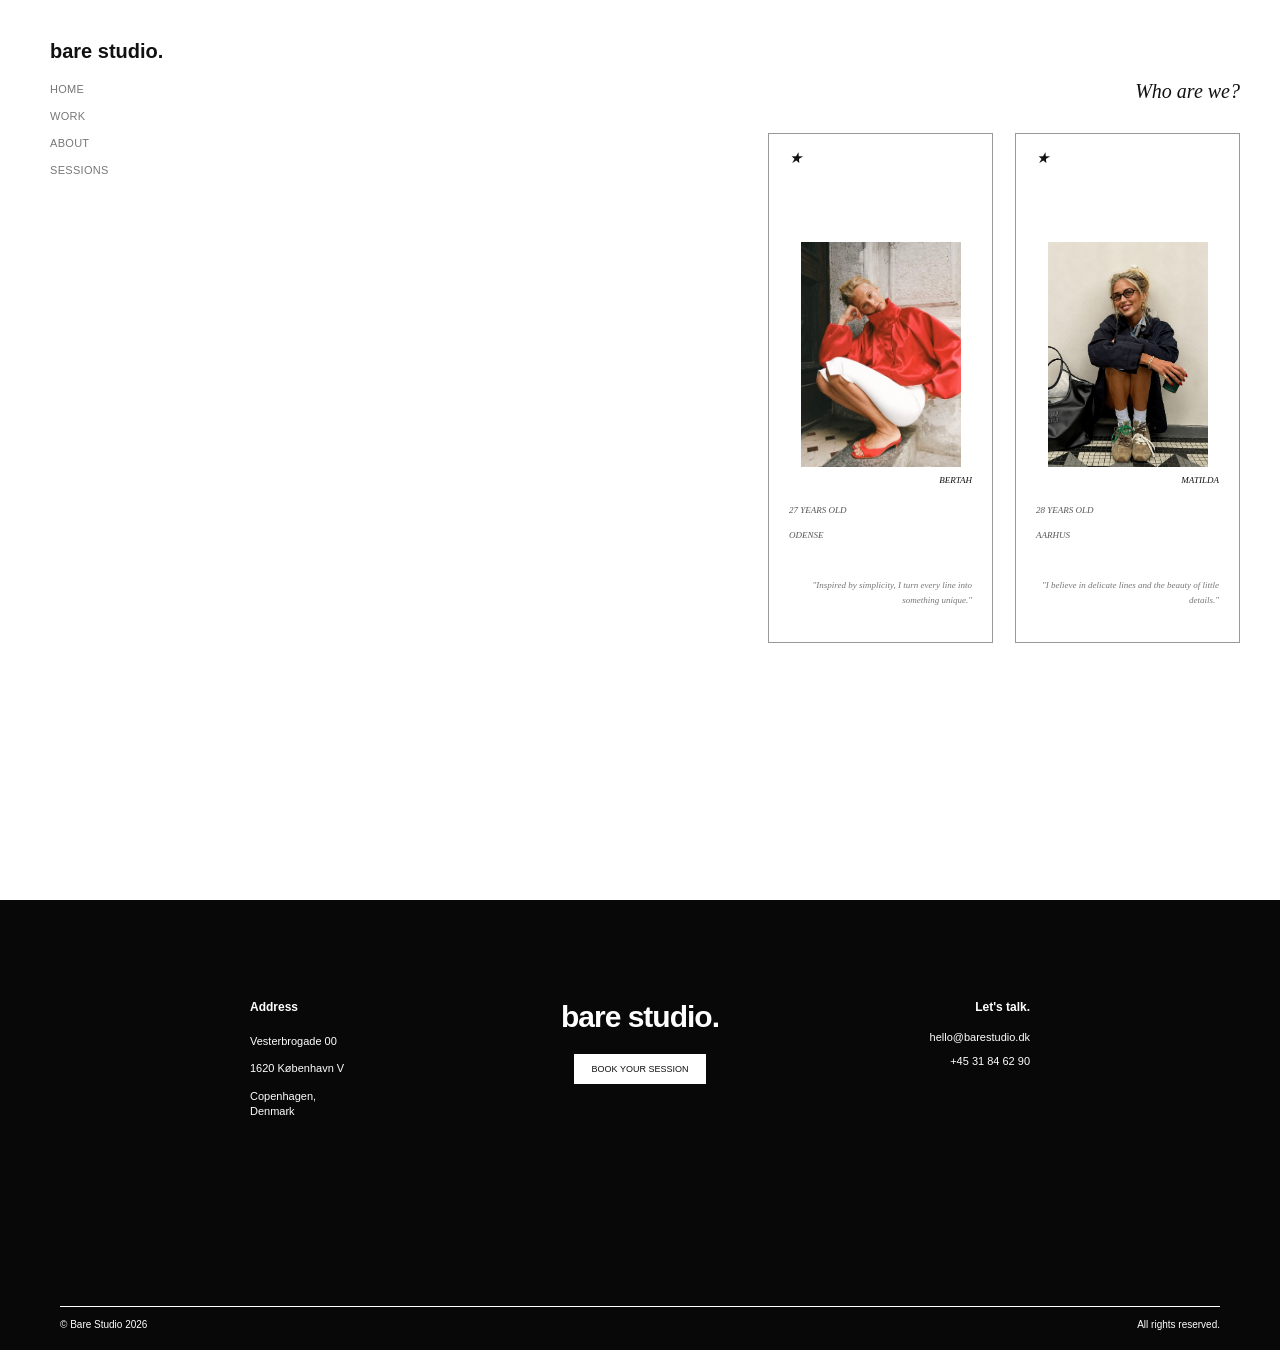
==== about.html @ 1bb5c6fc "Fotos Home + cambio de tipo en about" ====
<!DOCTYPE html>
<html lang="en">


<head>

    <meta charset="UTF-8">
    <meta name="viwport" content="widht=device-width, initial-scale=1.0">

    <title>bare studio.</title>

    <meta name="description" content="bare studio. Fine Line Tattoo studio in Copenhage.">

    <link rel="stylesheet" href="css/style.css">
</head>

<body>

    <!--HEADER / MENÚ-->
    <header class="header">
        <div class="logo">
            <a href="index.html">bare studio.</a>
        </div>
    
        <nav class="navigation">
            <ul>
                <li><a href="index.html">HOME</a></li>
                <li><a href="work.html">WORK</a></li>
                <li><a href="about.html">ABOUT</a></li>
                <li><a href="sessions.html">SESSIONS</a></li>
            </ul>
        </nav>


    </header>


    <!-- ABOUT SECTION -->

<section class="about-section">

    <h2 class="about-title">Who are we?</h2>

    <div class="artists-container">

        <!-- ARTIST 1 -->

        <div class="artist-card">

            <span class="artist-star">★</span>

            <div class="artist-image">
                <img src="gallery/artist 1 .jpeg" alt="Bertah">
            </div>

            <h3 class="artist-name">BERTAH</h3>

            <div class="artist-info">
                <p>27 YEARS OLD</p>
                <p>ODENSE</p>
            </div>

            <p class="artist-quote">
                "Inspired by simplicity, I turn every line
                into something unique."
            </p>

        </div>


        <!-- ARTIST 2 -->

        <div class="artist-card">

            <span class="artist-star">★</span>

            <div class="artist-image">
                <img src="gallery/artist2.png" alt="Matilda">
            </div>

            <h3 class="artist-name">MATILDA</h3>

            <div class="artist-info">
                <p>28 YEARS OLD</p>
                <p>AARHUS</p>
            </div>

            <p class="artist-quote">
                "I believe in delicate lines and the
                beauty of little details."
            </p>

        </div>

    </div>

</section>


<!-- FOOTER -->

<footer class="footer">

    <div class="footer-content">

        <div class="footer-address">

            <h4>Address</h4>

            <p>Vesterbrogade 00</p>
            <p>1620 København V</p>
            <p>Copenhagen,<br>Denmark</p>

        </div>

        <div class="footer-center">

            <h2>bare studio.</h2>

            <a href="sessions.html" class="footer-button">
                BOOK YOUR SESSION
            </a>

        </div>

        <div class="footer-contact">

            <h4>Let's talk.</h4>

            <a href="mailto:hello@barestudio.dk">
                hello@barestudio.dk
            </a>

            <a href="tel:+4531846290">
                +45 31 84 62 90
            </a>

        </div>

    </div>

    
    <div class="footer-bottom">

        <span>© Bare Studio 2026</span>

        <span>All rights reserved.</span>

    </div>

</footer>




</body>


</html>
---- css/style.css ----
/*GENERAL*/

*{
    margin: 0;
    padding: 0;
    box-sizing: border-box;
}

body {
    background-color: #ffffff;
    color: #111111;
    font-family: Arial, Helvetica, sans-serif;font-family: Arial, Helvetica, sans-serif;
}

/*HEADER*/

.header {
    position: absolute;
    top: 40px;
    left: 50px;
    display: flex;
    flex-direction: column;
    align-items: flex-start;
}

/*LOGO*/

.logo a {
    text-decoration: none;
    color: #111111;
    font-size: 20px;
    font-weight: 600;
    letter-spacing: -0.7;
}

/*MENÚ*/

.navigation {
    margin-top: 16px;
}

.navigation ul {
    list-style: none;
    display: flex;
    flex-direction: column;
    gap: 9px;
}

.navigation a {
    text-decoration: none;
    color: #777777;
    font-size: 11px;
    font-weight: 400;
    letter-spacing: 0.3px;
    transition: color 0.3 ease;
}

.navigation a:hover {
    color: #111111;
}


/*HERO /HOME*/

.hero {
    width: 100%;
    height: 100vh;
    min-height: 650px;
    position: relative;
    display: flex;
    justify-content: center;
    align-items: center;
}

.hero-title h1 {
    font-size: 100px;
    font-weight: 500;
    letter-spacing: -5px;
    color: #111111;
}

.hero-bottom {
    position: absolute;
    bottom: 40px;
    width: 100%;
    left: 0;
    display: grid;
    grid-template-columns: 1fr 1fr 1fr;
    align-items:end;
}

.hero-info {
    grid-column: 1;
    justify-self: start;
    margin-left: 50px;
    text-align: left;
}

.hero-info p {
    font-size: 11px;
    line-height: 1.6;
    letter-spacing: 0.5px;
    color: #333333;
}

.hero-bottom {
    grid-column: 2;
    justify-self: center;

}

.hero-bottom a {
    display: inline-block;
    background-color: #111111;
    color: #ffffff;
    text-decoration: none;
    font-size: 11px;
    letter-spacing: 0.5px;
    padding: 14px 28px;
    white-space: nowrap;
    transition: background-color 0.3 ease;
}

.hero-bottom a:hover {
    background-color: #777777;
}

.hero-location {
    grid-column: 3;
    justify-self: end;
    margin-right: 50px;
    text-align: right;
}

.hero-location p {
    font-size: 11px;
    line-height: 1.6;
    letter-spacing: 0.5px;
    color: #333333;
}

/*INTRO /HOME*/

.studio-intro {
    margin-left: 180px;
    padding: 80px 40px 160px;
    display: flex;
    justify-content: center;
    align-items: flex-start;
    gap: 50px;
}


.studio-image {
    width: 370px;
    flex-shrink: 0;
}

.studio-image img {
    display: block;
    width: 100%;
    height: 520px;
    object-fit: cover;
}


.studio-description {
    width: 160px;
    padding-top: 10px;
}

.studio-description p {
    font-size: 12px;
    font-weight: 400;
    line-height: 1.3;
    color: #111111;
    margin: 0 0 18px;
}


/*SELECTED WORK /HOME*/
.selected-work {
    margin-left: 180px;
    padding: 40px;
}

.selected-work a {
    display: flex;
    justify-content: space-between;
    align-items: center;
    text-decoration: none;
    color: black;
    font-size: 22px;
    font-weight: 400;
    border-bottom: 1px solid #999;
    padding-bottom: 15px;
}

.home-work {
    display: grid;
    grid-template-columns: 1fr 1fr;
    column-gap: 60px;
    row-gap: 110px;
    padding: 80px 40px;
    margin-left: 180px;
}



.home-work > div {
    display: flex;
    flex-direction: column;
    width: fit-content;
    margin: 0;
}

.home-work > div:nth-child(1) {
    grid-column: 1;
    grid-row: 1;
    margin-top: 0;

}

.home-work > div:nth-child(2) {
    grid-column: 2;
    grid-row: 1;
    margin-top: 343px;
}

.home-work > div:nth-child(3) {
    grid-column: 1;
    grid-row: 2;
    margin-top:0;
}

.home-work > div:nth-child(3) {
    grid-column: 2;
    grid-row: 2;
    margin-top:0;
}

.home-work img {
    display: block;
    width: 163px;
    height: auto;
    object-fit: cover;
}

.home-work > div:nth-child(2) img {
    width: 240px;
}

.home-project-info {
    display: flex;
    justify-content: space-between;
    width: 100%;
    margin-top: 5px;
}

.home-project-info h3 {
    font-size: 10px;
    font-weight: 400;
    margin: 0;
}


/*GALLERY /WORK*/

.gallery-section {
    margin-left: 180px;
    min-height: 100vh;
    padding: 100px 40px;

    display: flex;
    flex-direction: column;
    align-items: center;
}


.gallery-categories {
    display: flex;
    justify-content: center;
    gap: 55px;
    margin-bottom: 40px;
}

.gallery-categories a {
    text-decoration: none;
    color: #777777;
    font-size: 13px;
    font-weight: 400;
    padding-bottom: 5px;
}

.gallery-categories a:hover,
.gallery-categories a.active {
    color: #111111;
    border-bottom: 1px solid #111111;
}



.gallery-container {
    width: 520px;
    max-width: 100%;
}

.gallery-image {
    width: 100%;
    height: 400px;
}

.gallery-image img {
    width: 100%;
    height: 100%;
    object-fit: cover;
    display: block;
}



.gallery-controls {
    display: flex;
    justify-content: space-between;
    align-items: center;
    margin-top: 12px;
}

.gallery-arrow {
    width: 40px;
    height: 20px;
    border: 1px solid #999999;
    background: transparent;
    color: #555555;
    font-size: 14px;
    cursor: pointer;
}

.gallery-arrow:hover {
    background-color: #111111;
    color: white;
}

.gallery-counter {
    font-size: 10px;
    color: #777777;
}





/*WHO ARE WE? /ABOUT*/


.about-title {
    font-size: 20px;
    font-weight: 400;
    color: #111111;
    text-align: right;
    margin: 0 0 30px 0;
}

.about-section {
    margin-left: 180px;
    min-height: 100vh;
    padding: 80px 40px;
    display: flex;
    flex-direction: column;
    justify-content: flex-start;
    align-items: flex-end;
    font-family: serif;
    font-style: italic;
}


.artists-container {
    display: flex;
    gap: 22px;
    margin-right: 0;
}


.artist-card {
    width: 225px;
    min-height: 510px;
    border: 1px solid #999999;
    padding: 15px 20px;
    display: flex;
    flex-direction: column;
    align-items: center;
}


.artist-star {
    align-self: flex-start;
    font-size: 15px;
    color: #111111;
}


.artist-image {
    width: 160px;
    height: 225px;
    margin-top: 75px;
}

.artist-image img {
    width: 100%;
    height: 100%;
    object-fit: cover;
}


.artist-name {
    width: 100%;
    text-align: right;
    font-size: 9px;
    font-weight: 400;
    margin-top: 8px;
}



.artist-info {
    width: 100%;
    margin-top: 20px;
}

.artist-info p {
    font-size: 9px;
    color: #555555;
    margin-bottom: 15px;
}


.artist-quote {
    font-size: 9px;
    font-family: serif;
    font-style: italic;
    color: #777777;
    text-align: right;
    line-height: 1.6;
    margin-top: auto;
    margin-bottom: 20px;
}




/* FOOTER */

.footer {
    background-color: #080808;
    color: #ffffff;
    width: 100%;
    margin-left: 0;
    padding: 100px 60px 20px;
    min-height: 450px;
    display: flex;
    flex-direction: column;
    justify-content: space-between;
}


.footer-content {
    display: flex;
    justify-content: center;
    align-items: flex-start;
    gap: 100px;
    width: 100%;
}


.footer-address {
    width: 180px;
    text-align: left;
}

.footer-address h4 {
    font-size: 12px;
    font-weight: 600;
    margin-bottom: 20px;
}

.footer-address p {
    font-size: 11px;
    line-height: 1.4;
    margin-bottom: 12px;
}


.footer-center {
    width: 220px;
    display: flex;
    flex-direction: column;
    align-items: center;
    text-align: center;
}

.footer-center h2 {
    font-size: 30px;
    font-weight: 600;
    letter-spacing: -1px;
    margin: 0 0 20px;
}


.footer-button {
    display: inline-block;
    background-color: #ffffff;
    color: #111111;
    text-decoration: none;
    font-size: 9px;
    padding: 10px 18px;
    transition: 0.3s ease;
}

.footer-button:hover {
    background-color: #cccccc;
}


.footer-contact {
    width: 180px;
    display: flex;
    flex-direction: column;
    align-items: flex-end;
    text-align: right;
    gap: 12px;
}

.footer-contact h4 {
    font-size: 12px;
    font-weight: 600;
    margin: 0 0 5px;
}

.footer-contact a {
    color: #ffffff;
    text-decoration: none;
    font-size: 11px;
}

.footer-contact a:hover {
    text-decoration: underline;
}



.footer-bottom {
    display: flex;
    justify-content: space-between;
    align-items: center;
    width: 100%;
    border-top: 1px solid #ffffff;
    padding-top: 12px;
    margin-top: 100px;
}

.footer-bottom span {
    font-size: 10px;
    color: #ffffff;
}
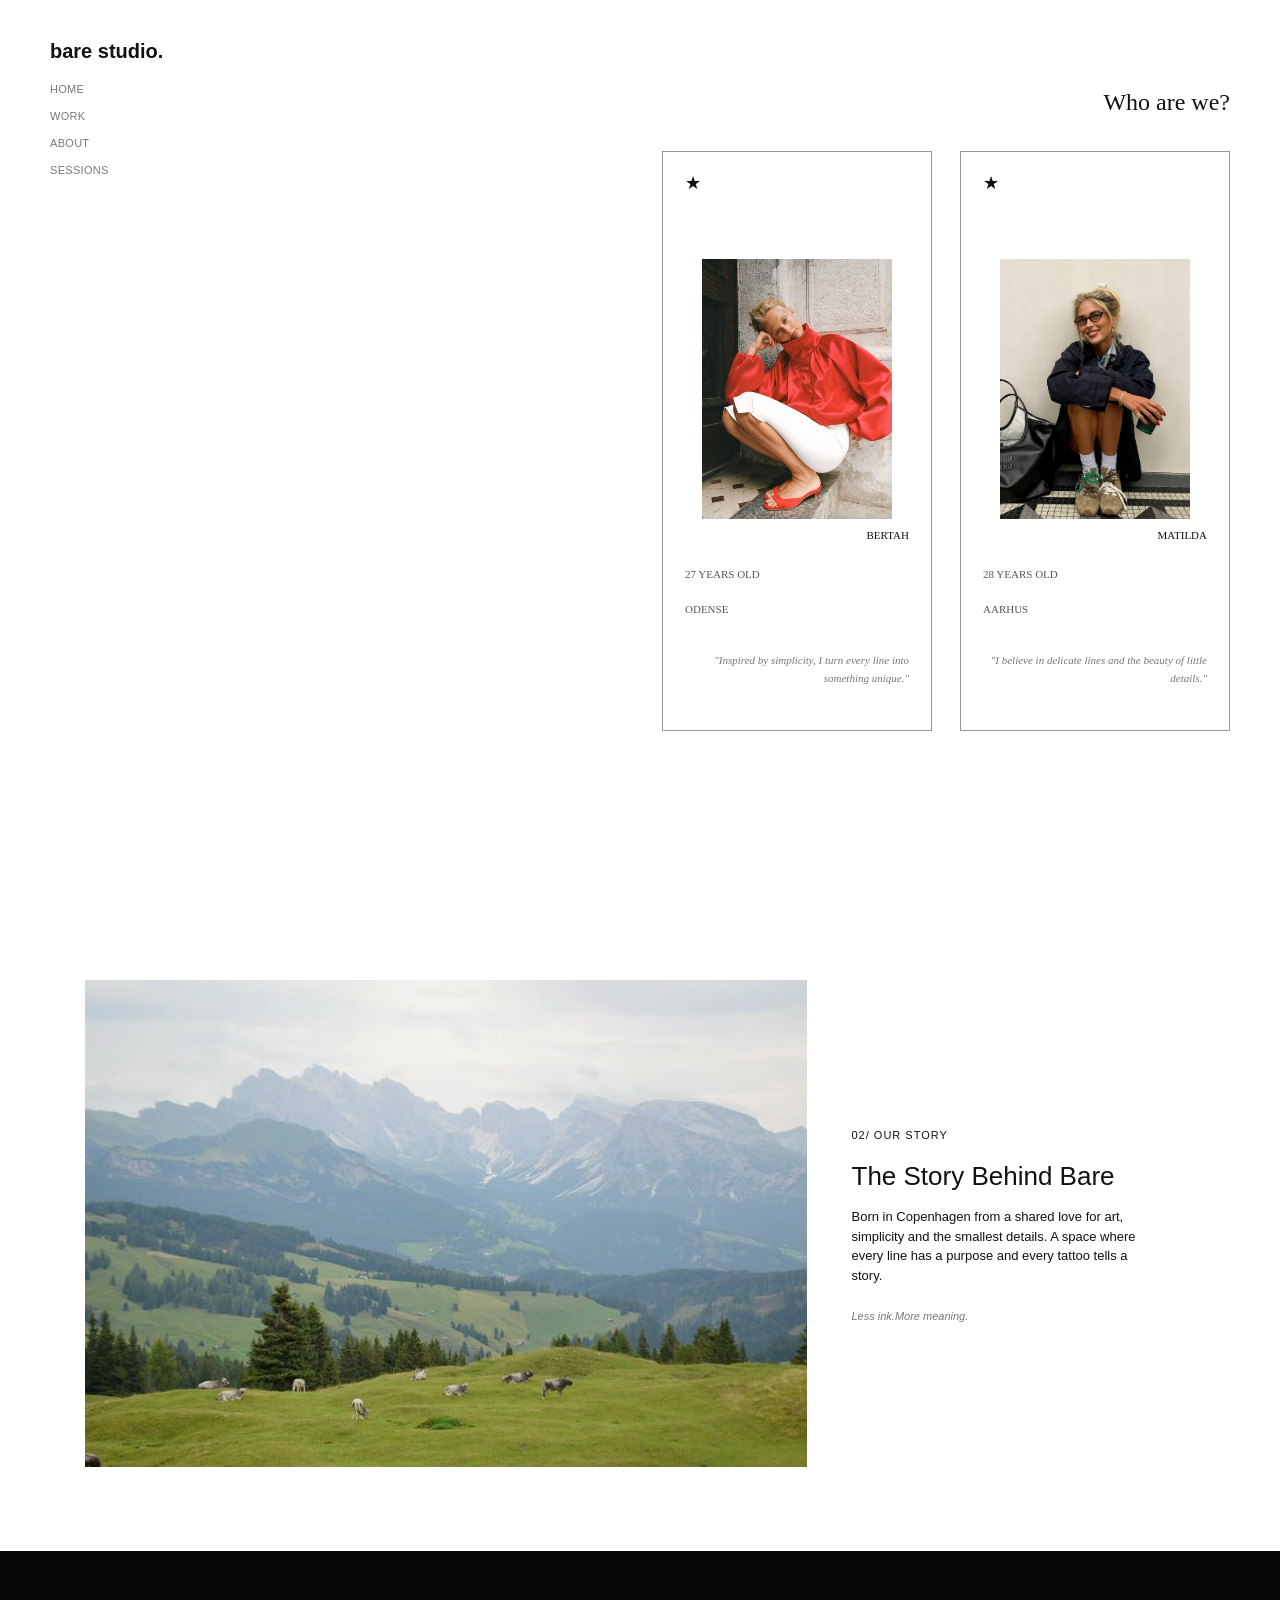
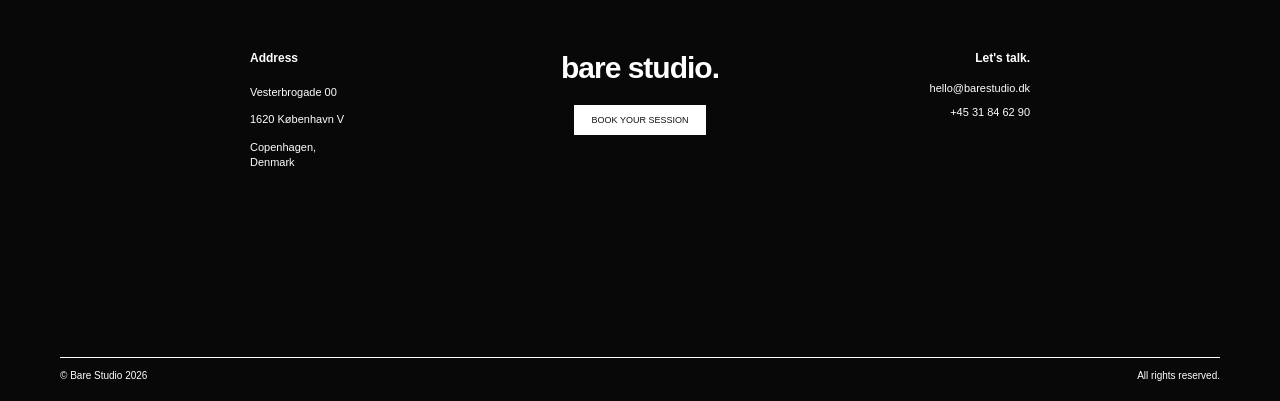
==== commit 8f37c668: "section story - Agrandar Artist" ====
--- a/about.html
+++ b/about.html
@@ -96,6 +96,31 @@
 
 </section>
 
+<!--STORY SECTION-->
+
+<section  class="story-section">
+            <div class="story-image-container">
+                <img src="gallery/landscape.jpg" alt="landscape">
+            </div>
+
+            <div class="story-content">
+                <span class="story-subtitle">
+                    02/ OUR STORY
+                </span>
+
+               <h2>The Story Behind Bare</h2>
+               <p>Born in Copenhagen from a shared love for art,
+                 simplicity and the smallest details. 
+                 A space where every line has a purpose and every tattoo tells a story.</p>
+
+                 <span class="story-footer">
+                    Less ink.More meaning.
+                 </span>
+            </div>
+</section>
+
+
+
 
 <!-- FOOTER -->
 
--- a/css/style.css
+++ b/css/style.css
@@ -354,55 +354,55 @@
 
 
 .about-title {
-    font-size: 20px;
+    font-size: 24px;
     font-weight: 400;
     color: #111111;
     text-align: right;
-    margin: 0 0 30px 0;
+    margin: 0 0 35px 0;
 }
 
 .about-section {
     margin-left: 180px;
     min-height: 100vh;
-    padding: 80px 40px;
+    padding: 89px 50px;
     display: flex;
     flex-direction: column;
     justify-content: flex-start;
     align-items: flex-end;
     font-family: serif;
-    font-style: italic;
 }
 
 
 .artists-container {
     display: flex;
-    gap: 22px;
+    gap: 28px;
     margin-right: 0;
 }
 
 
 .artist-card {
-    width: 225px;
-    min-height: 510px;
+    width: 270px;
+    min-height: 580px;
     border: 1px solid #999999;
-    padding: 15px 20px;
-    display: flex;
-    flex-direction: column;
-    align-items: center;
+    padding: 20px 22px;
+    display: flex;
+    flex-direction: column;
+    align-items: center;
+    box-sizing: border-box;
 }
 
 
 .artist-star {
     align-self: flex-start;
-    font-size: 15px;
+    font-size: 18px;
     color: #111111;
 }
 
 
 .artist-image {
-    width: 160px;
-    height: 225px;
-    margin-top: 75px;
+    width: 190px;
+    height: 260px;
+    margin-top: 65px;
 }
 
 .artist-image img {
@@ -415,37 +415,100 @@
 .artist-name {
     width: 100%;
     text-align: right;
-    font-size: 9px;
-    font-weight: 400;
-    margin-top: 8px;
+    font-size: 11px;
+    font-weight: 400;
+    margin-top: 10px;
 }
 
 
 
 .artist-info {
     width: 100%;
-    margin-top: 20px;
+    margin-top: 25px;
 }
 
 .artist-info p {
-    font-size: 9px;
+    font-size: 11px;
     color: #555555;
-    margin-bottom: 15px;
+    margin-bottom: 18px;
+    line-height: 1.5;
 }
 
 
 .artist-quote {
-    font-size: 9px;
+    font-size: 11px;
     font-family: serif;
     font-style: italic;
     color: #777777;
     text-align: right;
-    line-height: 1.6;
+    line-height: 1.7;
     margin-top: auto;
+    margin-bottom: 22px;
+}
+
+/*SECTION STORY*/
+
+.story-section {
+    display: grid;
+    grid-template-columns: 65% 35%;
+    align-items: center;
+    gap: 0;
+    max-width: 1200px;
+    margin: 80px auto;
+    padding: 0 45px;
+}
+
+.story-image-container {
+    width: 100%;
+    height: 100%;
+    overflow: hidden;
+}
+
+.story-image {
+    width: 100%;
+    height: 100%;
+    object-fit: cover;
+    display: block;
+}
+
+
+.story-content {
+    display: flex;
+    flex-direction: column;
+    justify-content: center;
+    align-items: flex-start;
+    padding: 0 45px;
+    text-align: left;
+}
+
+
+.story-subtitle {
+    font-size: 11px;
+    letter-spacing: 1px;
     margin-bottom: 20px;
-}
-
-
+    font-weight: 400;
+}
+
+
+.story-content h2 {
+    font-size: 26px;
+    font-weight: 400;
+    margin: 0 0 15px 0;
+}
+
+.story-content p {
+    font-size: 13px;
+    line-height: 1.5;
+    font-weight: 400;
+    margin: 0;
+}
+
+.story-footer {
+    font-size: 11px;
+    font-style: italic;
+    margin-top: 25px;
+    color: #777777;
+}
 
 
 /* FOOTER */
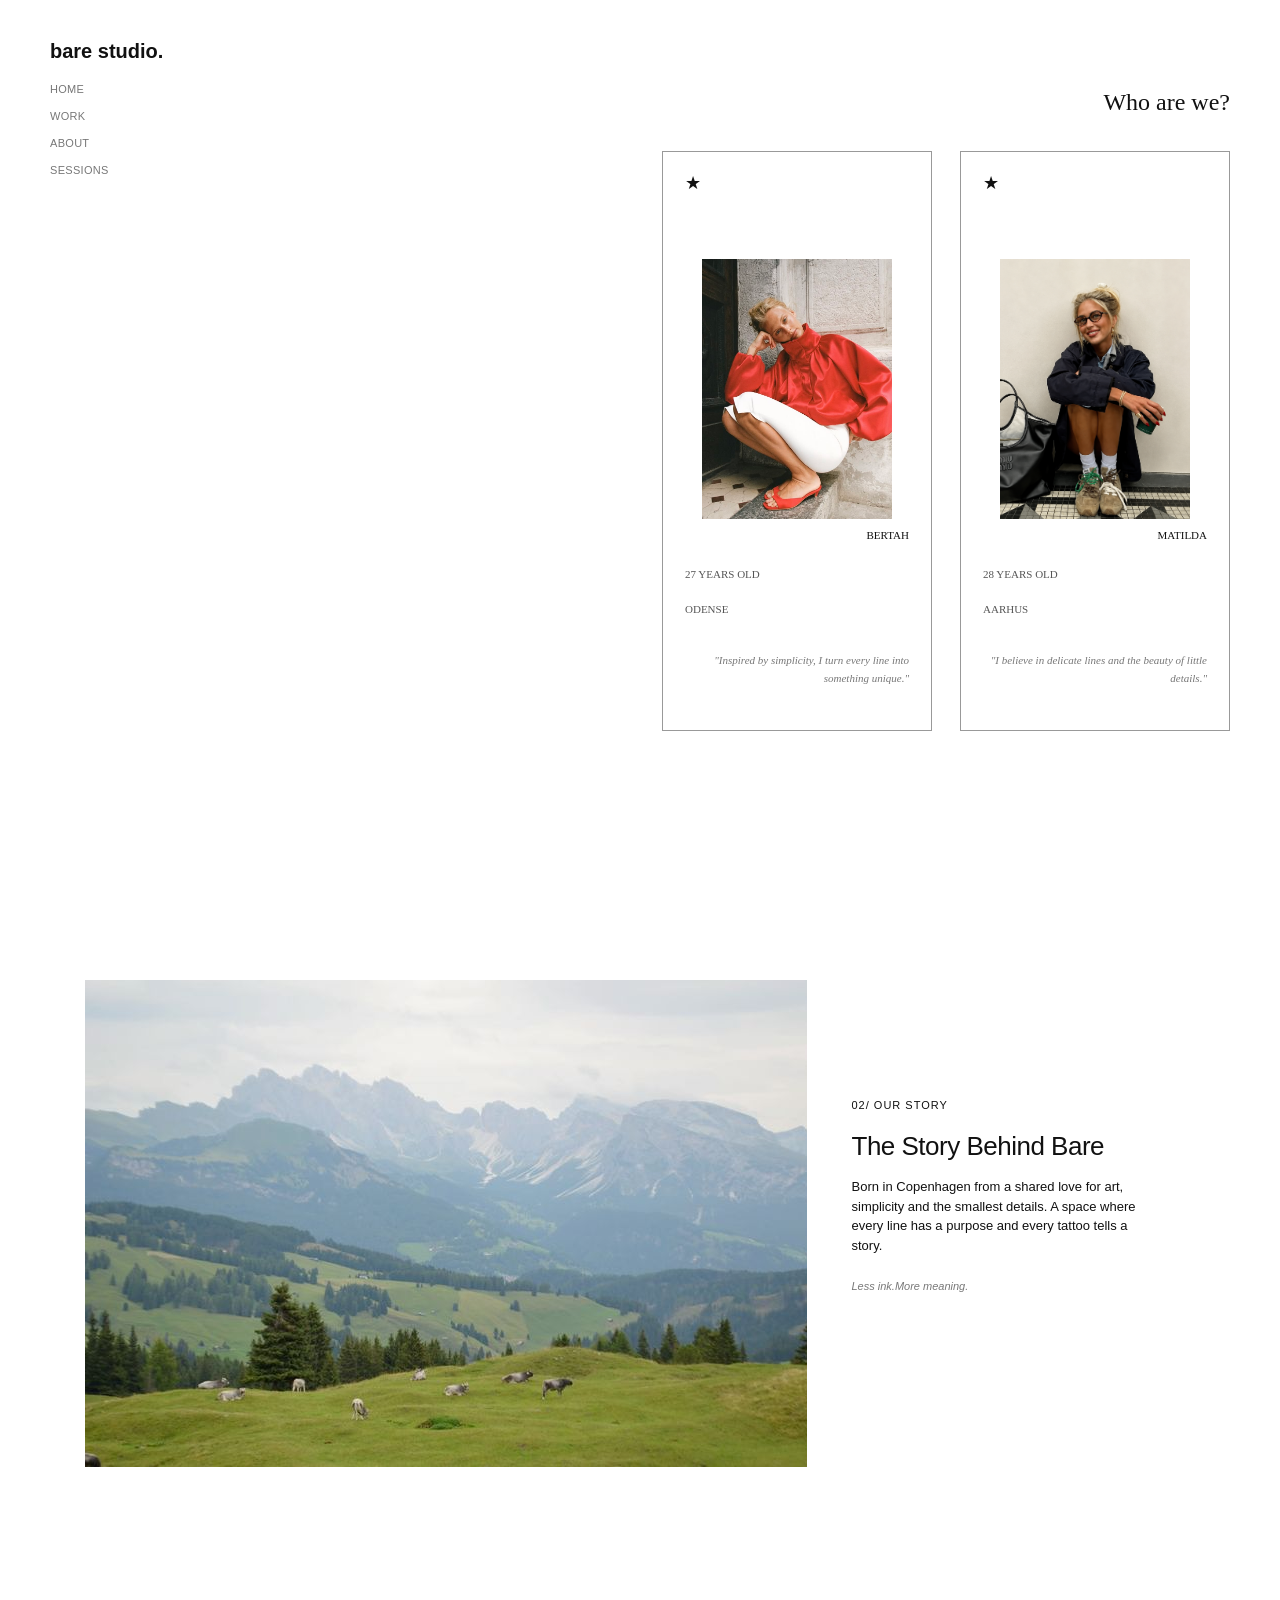
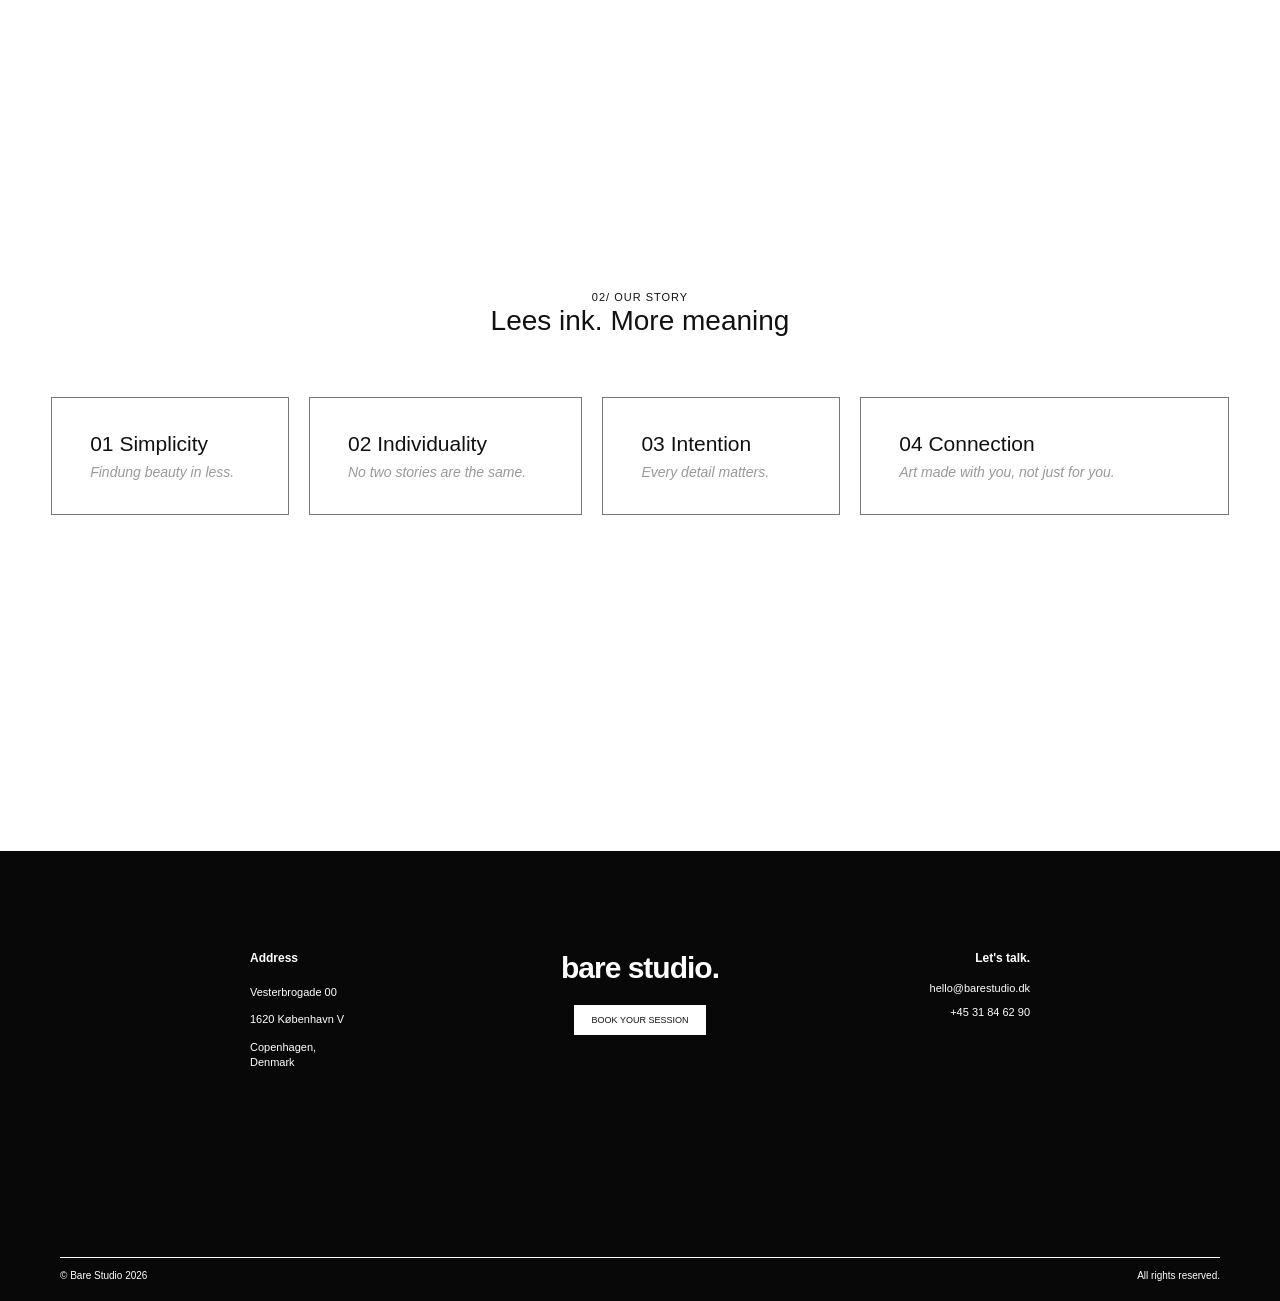
==== commit 0a92ef9b: "Section Philosophy y más imagenes de galería home" ====
--- a/about.html
+++ b/about.html
@@ -119,6 +119,40 @@
             </div>
 </section>
 
+<section class="philosophy-section">
+
+        <div class="philosophy-header">
+            <span class="philosophy-subtitle">
+                    02/ OUR STORY
+                </span>
+            <h2>Lees ink. More meaning</h2>
+        </div>
+        
+        <div class="philosophy-grid">
+            
+            <div class="philosophy-card"> 
+                <h3>01 Simplicity</h3>
+                <p>Findung beauty in less.</p>
+            </div>
+
+            <div class="philosophy-card"> 
+                <h3>02 Individuality</h3>
+                <p>No two stories are the same.</p>
+            </div>
+
+            <div class="philosophy-card"> 
+                <h3>03 Intention</h3>
+                <p>Every detail matters.</p>
+            </div>
+
+             <div class="philosophy-card"> 
+                <h3>04 Connection</h3>
+                <p>Art made with you, not just for you.</p>
+            </div>
+
+        </div>
+
+    </section>
 
 
 
--- a/css/style.css
+++ b/css/style.css
@@ -84,9 +84,14 @@
     bottom: 40px;
     width: 100%;
     left: 0;
-    display: grid;
-    grid-template-columns: 1fr 1fr 1fr;
+    display: flex;
+    justify-content: space-between;
     align-items:end;
+}
+
+.hero-button {
+    grid-column: 2;
+    justify-self: center;
 }
 
 .hero-info {
@@ -103,14 +108,10 @@
     color: #333333;
 }
 
-.hero-bottom {
-    grid-column: 2;
-    justify-self: center;
-
-}
 
 .hero-bottom a {
     display: inline-block;
+    width: auto;
     background-color: #111111;
     color: #ffffff;
     text-decoration: none;
@@ -201,7 +202,7 @@
     grid-template-columns: 1fr 1fr;
     column-gap: 60px;
     row-gap: 110px;
-    padding: 80px 40px;
+    padding: 80px 40px 160px;
     margin-left: 180px;
 }
 
@@ -214,42 +215,131 @@
     margin: 0;
 }
 
+/*Foto 1*/
 .home-work > div:nth-child(1) {
     grid-column: 1;
     grid-row: 1;
-    margin-top: 0;
-
-}
-
+    justify-self: start;
+}
+
+.home-work > div:nth-child(1) img {
+    width: 220px;
+}
+
+/*Foto 2*/
 .home-work > div:nth-child(2) {
     grid-column: 2;
     grid-row: 1;
+    justify-self: center;
     margin-top: 343px;
 }
 
+.home-work > div:nth-child(2) img {
+    width: 300px;
+}
+
+/*Foto 3*/
 .home-work > div:nth-child(3) {
     grid-column: 1;
     grid-row: 2;
-    margin-top:0;
-}
-
-.home-work > div:nth-child(3) {
+    justify-self: start;
+}
+
+.home-work > div:nth-child(3) img {
+    width: 220px;
+}
+
+/*Foto 4*/
+.home-work > div:nth-child(4) {
     grid-column: 2;
     grid-row: 2;
-    margin-top:0;
-}
+    justify-self: center;
+    margin-top: 300px;
+}
+
+.home-work > div:nth-child(4) img {
+    width: 220px;
+}
+
+/*Foto 5*/
+.home-work > div:nth-child(5) {
+    grid-column: 1;
+    grid-row: 5;
+    justify-self: start;
+}
+
+.home-work > div:nth-child(5) img {
+    width: 220px;
+}
+
+/*Foto 6*/
+.home-work > div:nth-child(6) {
+    grid-column: 2;
+    grid-row: 6;
+    justify-self: start;
+}
+
+.home-work > div:nth-child(6) img {
+    width: 220px;
+}
+
+/*Foto 7*/
+.home-work > div:nth-child(7) {
+    grid-column: 1;
+    grid-row: 7;
+    justify-self: center;
+    margin-top: 343px;
+}
+
+.home-work > div:nth-child(7) img {
+    width: 300px;
+}
+
+/*Foto 8*/
+.home-work > div:nth-child(8) {
+    grid-column: 2;
+    grid-row: 8;
+    justify-self: start;
+}
+
+.home-work > div:nth-child(8) img {
+    width: 220px;
+}
+
+/*Foto 9*/
+.home-work > div:nth-child(9) {
+    grid-column: 1;
+    grid-row: 9;
+    justify-self: center;
+    margin-top: 300px;
+}
+
+.home-work > div:nth-child(9) img {
+    width: 220px;
+}
+
+/*Foto 10*/
+.home-work > div:nth-child(10) {
+    grid-column: 2;
+    grid-row: 10;
+    justify-self: start;
+}
+
+.home-work > div:nth-child(10) img {
+    width: 220px;
+}
+
+
+
+
 
 .home-work img {
     display: block;
-    width: 163px;
+    width: 180px;
     height: auto;
     object-fit: cover;
 }
 
-.home-work > div:nth-child(2) img {
-    width: 240px;
-}
-
 .home-project-info {
     display: flex;
     justify-content: space-between;
@@ -262,6 +352,8 @@
     font-weight: 400;
     margin: 0;
 }
+
+
 
 
 /*GALLERY /WORK*/
@@ -346,7 +438,218 @@
     color: #777777;
 }
 
-
+.materials-links {
+    width: 100%;
+    max-width: 750px;
+    margin: 0 auto;
+    font-family: Arial, Helvetica, sans-serif;
+    color: #252525;
+}
+/*MATERIALS & INKS /WORK*/
+
+.story-section {
+    margin-left: 180px;
+    padding: 100px 40px 160px;
+}
+
+.story-content {
+    margin-bottom: 60px;
+}
+
+.story-subtitle {
+    display: block;
+    font-size: 10px;
+    font-weight: 400;
+    letter-spacing: 0.5px;
+    margin-bottom: 18px;
+}
+
+.story-content h2 {
+    font-size: 28px;
+    font-weight: 400;
+    letter-spacing: -0.5px;
+    margin-bottom: 14px;
+}
+
+.story-content p {
+    font-size: 12px;
+    line-height: 1.5;
+    max-width: 300px;
+}
+
+
+/*ACORDEÓN*/
+
+.acordeon {
+    display: flex;
+    flex-direction: column;
+    gap: 15px;
+
+    width: 100%;
+    max-width: 850px;
+}
+
+.acordeon__item {
+    border: 1px solid #999999;
+    background-color: #ffffff;
+    overflow: hidden;
+}
+
+
+.acordeon__titulo {
+    display: flex;
+    align-items: center;
+    gap: 35px;
+    width: 100%;
+    padding: 22px 25px;
+    background: none;
+    border: none;
+    cursor: pointer;
+    color: #111111;
+    font-size: 11px;
+    font-weight: 400;
+    text-align: left;
+}
+
+
+.acordeon__numero {
+    font-size: 11px;
+    min-width: 20px;
+}
+
+
+.acordeon__titulo::after {
+    content: "+";
+    margin-left: auto;
+
+    font-size: 15px;
+    font-weight: 400;
+    color: #111111;
+
+    transition: transform 0.3s ease;
+}
+
+
+.acordeon__titulo.abierto::after {
+    transform: rotate(45deg);
+}
+
+
+.acordeon__contenido {
+    display: none;
+    padding: 10px 30px 30px;
+}
+
+.acordeon__interior {
+    display: flex;
+    align-items: center;
+    gap: 60px;
+}
+
+.acordeon__contenido img {
+    width: 200px;
+    height: 260px;
+
+    object-fit: cover;
+    flex-shrink: 0;
+}
+
+.acordeon__texto {
+    max-width: 350px;
+    align-self: center;
+}
+
+.acordeon__texto p {
+    font-size: 12px;
+    line-height: 1.5;
+    color: #111111;
+    margin: 0 0 20px;
+}
+
+.materials-label {
+    display: block;
+    font-size: 8px;
+    letter-spacing: 1px;
+    color: #999;
+    margin-bottom: 10px;
+}
+
+.materials-heading h2 {
+    font-size: 15px;
+    font-weight: 500;
+    margin-bottom: 8px;
+}
+
+.materials-heading p {
+    font-size: 9px;
+    line-height: 1.6;
+    color: #777;
+    max-width: 400px;
+}
+
+.materials-accordion {
+    width: 100%;
+}
+
+.material-item {
+    border: 1px solid #dedede;
+    margin-bottom: 5px;
+}
+
+.material-item summary {
+    list-style: none;
+    cursor: pointer;
+    display: flex;
+    align-items: center;
+    gap: 15px;
+    padding: 13px 12px;
+    font-size: 9px;
+    letter-spacing: 0.2px;
+}
+
+.material-number {
+    color: #999;
+    font-size: 9px;
+}
+
+.material-arrow {
+    margin-left: auto;
+    font-size: 15px;
+    font-weight: 300;
+    color: #777;
+    transition: transform 0.3 ease;
+}
+
+.material-item[open] .material-arrow {
+    transform:rotate(45deg);
+}
+
+.material-content {
+    display: grid;
+    grid-template-columns: 100px 1fr;
+    gap: 22px;
+    padding: 8px 18px 20px;
+    align-items: center;
+}
+
+.material-img {
+    width: 100px;
+    height: 115px;
+    object-fit: cover;
+}
+
+.matirial-text h3 {
+    font-size: 10px;
+    font-weight: 500;
+    margin-bottom: 10px;
+}
+
+.matirial-text p {
+    font-size: 9px;
+    line-height: 1.7;
+    color: #777;
+    max-width: 10px;
+}
 
 
 
@@ -510,6 +813,73 @@
     color: #777777;
 }
 
+/*OUR PHILOSOPHY*/
+
+.philosophy-section {
+    min-height: 100vh;
+    width: 100%;
+    padding: 100px 4%;
+    display: flex;
+    flex-direction: column;
+    justify-content: center;
+    background-color: #ffffff;
+    box-sizing: border-box;
+}
+
+.philosophy-header {
+    text-align: center;
+    margin-bottom: 60px;
+}
+
+.philosophy-subtitle {
+    font-size: 11px;
+    letter-spacing: 1px;
+    margin-bottom: 20px;
+    font-weight: 400;
+}
+
+.philosophy-header h2 {
+    font-size: 28px;
+    font-weight: 400;
+    color: #111111;
+    margin: 0;
+}
+
+.philosophy-grid {
+    width: 100%;
+    max-width: 1240px;
+    margin: 0 auto;
+    display: grid;
+    grid-template-columns: 1fr 1.15fr 1fr 1.55fr;
+    gap: 20px;
+}
+
+.philosophy-card {
+    border: 1px solid #777777;
+    padding: 28px 38px;
+    display: flex;
+    flex-direction: column;
+    justify-content: center;
+    min-height: 118px;
+    box-sizing: border-box;
+}
+
+.philosophy-card h3 {
+    font-size: 21px;
+    font-weight: 400;
+    color: #111111;
+    margin: 0 0 8px 0;
+    white-space: nowrap;
+}
+
+.philosophy-card p {
+    font-size: 14px;
+    font-weight: 300;
+    font-style: italic;
+    color:#999999;
+    white-space: nowrap;
+}
+
 
 /* FOOTER */
 
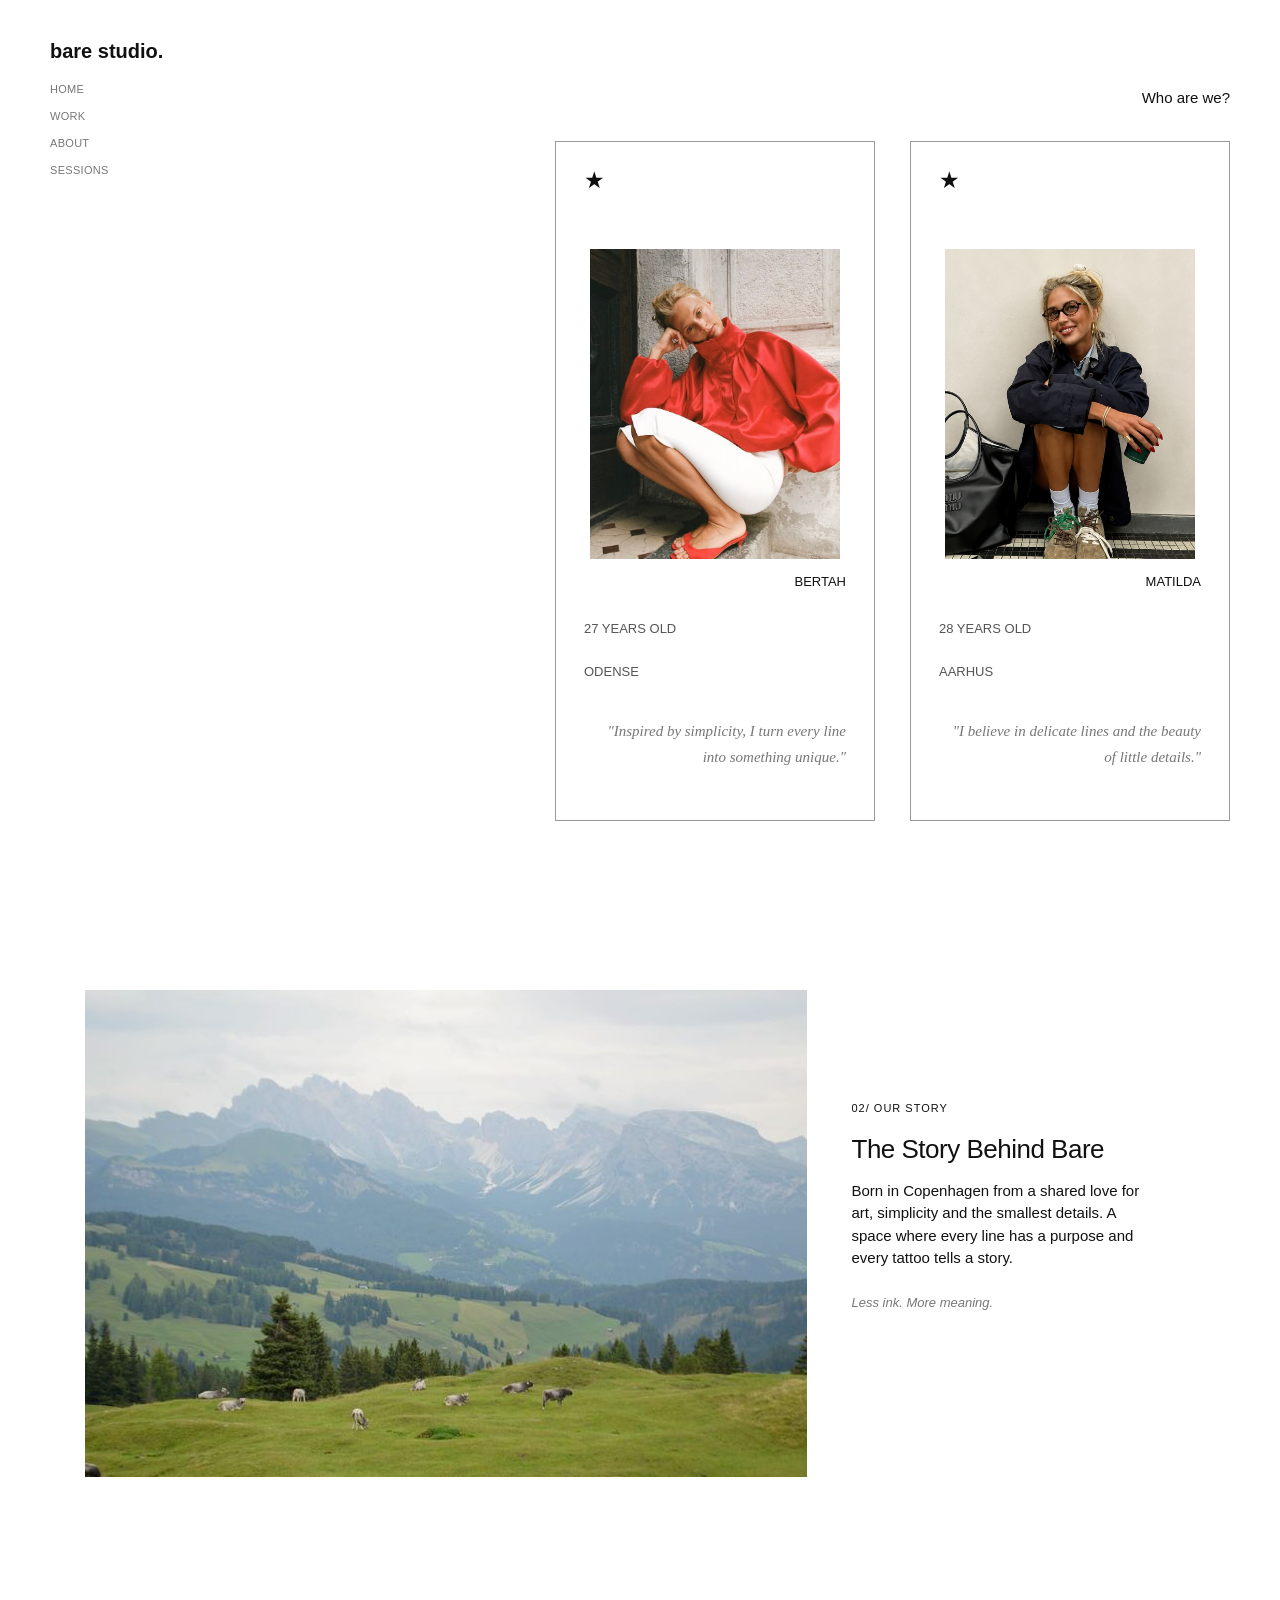
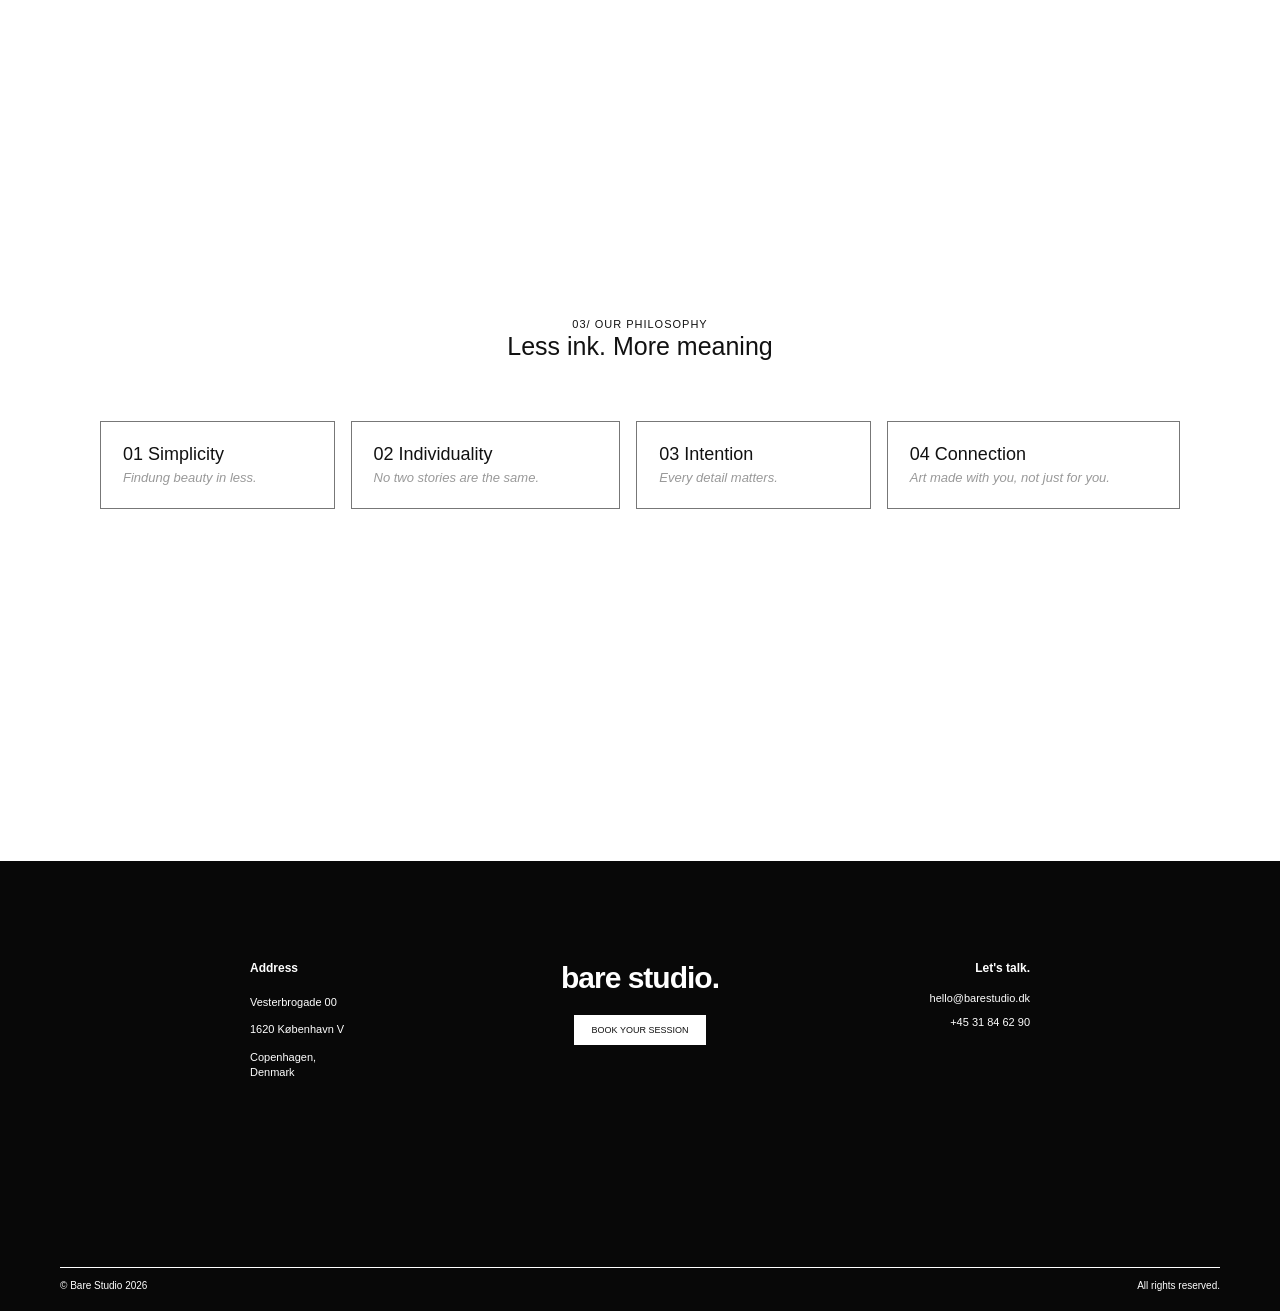
==== commit 52f09cbd: "Css About & Sessions (Ajustes de formato y tamaño)" ====
--- a/about.html
+++ b/about.html
@@ -114,7 +114,7 @@
                  A space where every line has a purpose and every tattoo tells a story.</p>
 
                  <span class="story-footer">
-                    Less ink.More meaning.
+                    Less ink. More meaning.
                  </span>
             </div>
 </section>
@@ -123,9 +123,9 @@
 
         <div class="philosophy-header">
             <span class="philosophy-subtitle">
-                    02/ OUR STORY
-                </span>
-            <h2>Lees ink. More meaning</h2>
+                03/ OUR PHILOSOPHY
+            </span>
+            <h2>Less ink. More meaning</h2>
         </div>
         
         <div class="philosophy-grid">
--- a/css/style.css
+++ b/css/style.css
@@ -16,6 +16,7 @@
 
 .header {
     position: absolute;
+    z-index: 9999;
     top: 40px;
     left: 50px;
     display: flex;
@@ -199,7 +200,7 @@
 
 .home-work {
     display: grid;
-    grid-template-columns: 1fr 1fr;
+    grid-template-columns: repeat(2, minmax(0, 1fr));
     column-gap: 60px;
     row-gap: 110px;
     padding: 80px 40px 160px;
@@ -213,6 +214,7 @@
     flex-direction: column;
     width: fit-content;
     margin: 0;
+    justify-self: start
 }
 
 /*Foto 1*/
@@ -223,7 +225,7 @@
 }
 
 .home-work > div:nth-child(1) img {
-    width: 220px;
+    width: 250px;
 }
 
 /*Foto 2*/
@@ -264,8 +266,9 @@
 /*Foto 5*/
 .home-work > div:nth-child(5) {
     grid-column: 1;
-    grid-row: 5;
+    grid-row: 3;
     justify-self: start;
+    margin-top: -50px;
 }
 
 .home-work > div:nth-child(5) img {
@@ -275,7 +278,7 @@
 /*Foto 6*/
 .home-work > div:nth-child(6) {
     grid-column: 2;
-    grid-row: 6;
+    grid-row: 4;
     justify-self: start;
 }
 
@@ -286,30 +289,31 @@
 /*Foto 7*/
 .home-work > div:nth-child(7) {
     grid-column: 1;
-    grid-row: 7;
+    grid-row: 4;
     justify-self: center;
-    margin-top: 343px;
+    margin-top: 500px;
 }
 
 .home-work > div:nth-child(7) img {
-    width: 300px;
+    width: 250px;
 }
 
 /*Foto 8*/
 .home-work > div:nth-child(8) {
-    grid-column: 2;
-    grid-row: 8;
+    grid-column: 4;
+    grid-row: 5;
     justify-self: start;
 }
 
 .home-work > div:nth-child(8) img {
     width: 220px;
+    margin-top: -80px;
 }
 
 /*Foto 9*/
 .home-work > div:nth-child(9) {
     grid-column: 1;
-    grid-row: 9;
+    grid-row: 7;
     justify-self: center;
     margin-top: 300px;
 }
@@ -321,7 +325,7 @@
 /*Foto 10*/
 .home-work > div:nth-child(10) {
     grid-column: 2;
-    grid-row: 10;
+    grid-row: 8;
     justify-self: start;
 }
 
@@ -657,7 +661,7 @@
 
 
 .about-title {
-    font-size: 24px;
+    font-size: 15px;
     font-weight: 400;
     color: #111111;
     text-align: right;
@@ -672,22 +676,21 @@
     flex-direction: column;
     justify-content: flex-start;
     align-items: flex-end;
-    font-family: serif;
 }
 
 
 .artists-container {
     display: flex;
-    gap: 28px;
+    gap: 35px;
     margin-right: 0;
 }
 
 
 .artist-card {
-    width: 270px;
-    min-height: 580px;
+    width: 320px;
+    min-height: 680px;
     border: 1px solid #999999;
-    padding: 20px 22px;
+    padding: 25px 28px;
     display: flex;
     flex-direction: column;
     align-items: center;
@@ -697,15 +700,15 @@
 
 .artist-star {
     align-self: flex-start;
-    font-size: 18px;
+    font-size: 23px;
     color: #111111;
 }
 
 
 .artist-image {
-    width: 190px;
-    height: 260px;
-    margin-top: 65px;
+    width: 250px;
+    height: 310px;
+    margin-top: 55px;
 }
 
 .artist-image img {
@@ -718,35 +721,37 @@
 .artist-name {
     width: 100%;
     text-align: right;
-    font-size: 11px;
-    font-weight: 400;
-    margin-top: 10px;
+    font-size: 13px;
+    font-weight: 300;
+    margin-top: 15px;
 }
 
 
 
 .artist-info {
     width: 100%;
-    margin-top: 25px;
+    margin-top: 30px;
 }
 
 .artist-info p {
-    font-size: 11px;
+    font-size: 13px;
+    font-weight: 300;
     color: #555555;
-    margin-bottom: 18px;
-    line-height: 1.5;
+    margin-bottom: 22px;
+    line-height: 1.6;
 }
 
 
 .artist-quote {
-    font-size: 11px;
+    font-size: 15px;
+    font-weight: 300;
     font-family: serif;
     font-style: italic;
     color: #777777;
     text-align: right;
     line-height: 1.7;
     margin-top: auto;
-    margin-bottom: 22px;
+    margin-bottom: 25px;
 }
 
 /*SECTION STORY*/
@@ -800,14 +805,14 @@
 }
 
 .story-content p {
+    font-size: 15px;
+    line-height: 1.5;
+    font-weight: 400;
+    margin: 0;
+}
+
+.story-footer {
     font-size: 13px;
-    line-height: 1.5;
-    font-weight: 400;
-    margin: 0;
-}
-
-.story-footer {
-    font-size: 11px;
     font-style: italic;
     margin-top: 25px;
     color: #777777;
@@ -834,12 +839,12 @@
 .philosophy-subtitle {
     font-size: 11px;
     letter-spacing: 1px;
-    margin-bottom: 20px;
+    margin-bottom: 50px;
     font-weight: 400;
 }
 
 .philosophy-header h2 {
-    font-size: 28px;
+    font-size: 25px;
     font-weight: 400;
     color: #111111;
     margin: 0;
@@ -850,7 +855,7 @@
     max-width: 1240px;
     margin: 0 auto;
     display: grid;
-    grid-template-columns: 1fr 1.15fr 1fr 1.55fr;
+    grid-template-columns: 1fr 1.15fr 1fr 1.25fr;
     gap: 20px;
 }
 
@@ -880,6 +885,294 @@
     white-space: nowrap;
 }
 
+.philosophy-grid {
+    max-width: 1080px;
+    gap: 16px;
+}
+
+.philosophy-card {
+    min-height: 88px;
+    padding: 16px 22px;
+}
+
+.philosophy-card h3 {
+    font-size: 18px;
+    margin-bottom: 5px;
+}
+
+.philosophy-card p {
+    font-size: 13px;
+    margin: 0;
+    white-space: normal;
+}
+
+
+/* BOOKING REQUEST */ 
+
+.booking-section {
+    width: 100%;
+    padding: 90px 0 48px;
+    background-color: #ffffff;
+    box-sizing: border-box;
+}
+
+/* MAIN CONTAINER */
+
+.booking-container {
+    width: 64%;
+    max-width: 860px;
+    margin: 0 8% 0 auto;
+    border: 1px solid #777777;
+    padding: 32px clamp(24px, 3vw, 40px);
+    box-sizing: border-box;
+}
+
+/* HEADER */
+
+.booking-header {
+    margin-bottom: 32px;
+}
+
+.booking-label {
+    font-size: 12px;
+    font-weight: 400;
+    color: #777777;
+    margin: 0 0 25px 0;
+}
+
+.booking-header h2 {
+    font-size: 25px;
+    font-weight: 400;
+    color: #111111;
+    margin: 0 0 12px 0;
+}
+
+.booking-description {
+    font-size: 15px;
+    font-weight: 300;
+    color: #333333;
+    margin: 0;
+}
+
+
+/* FORM LAYOUT */
+
+.booking-form {
+    width: 100%;
+}
+
+.booking-row {
+    display: grid;
+    grid-template-columns: repeat(2, minmax(0, 1fr));
+    gap: 24px;
+    margin-bottom: 24px;
+}
+
+
+/* INPUT FIELDS */
+
+.booking-field {
+    display: flex;
+    flex-direction: column;
+    width: 100%;
+}
+
+.booking-field > label,
+.booking-artist > label {
+    font-size: 16px;
+    font-weight: 400;
+    color: #333333;
+    margin-bottom: 10px;
+}
+
+.booking-field input,
+.booking-field select {
+    width: 100%;
+    height: 56px;
+    padding: 0 23px;
+    border: 1px solid #777777;
+    border-radius: 0;
+    background-color: #ffffff;
+    font-family: inherit;
+    font-size: 14px;
+    font-weight: 300;
+    color: #333333;
+    box-sizing: border-box;
+    outline: none;
+}
+
+.booking-field input::placeholder {
+    color: #888888;
+}
+
+.booking-field input:focus,
+.booking-field select:focus {
+    border-color: #111111;
+}
+
+
+/* ARTIST OPTIONS */
+
+.booking-artist {
+    margin-bottom: 28px;
+}
+
+.artist-options {
+    display: flex;
+    flex-direction: column;
+    gap: 10px;
+    margin-top: 12px;
+}
+
+.artist-option {
+    display: flex;
+    align-items: center;
+    gap: 13px;
+    font-size: 16px;
+    font-weight: 300;
+    color: #888888;
+    cursor: pointer;
+}
+
+.artist-option input {
+    width: 17px;
+    height: 17px;
+    margin: 0;
+    accent-color: #111111;
+    cursor: pointer;
+}
+
+
+/* BOTTOM FIELDS */
+
+.booking-bottom {
+    margin-bottom: 60px;
+}
+
+.booking-field select {
+    cursor: pointer;
+}
+
+.booking-button {
+    display: flex;
+    justify-content: center;
+    margin-top: 0;
+}
+
+.booking-button button {
+    width: 145px;
+    height: 44px;
+    border: none;
+    border-radius: 0;
+    background-color: #000000;
+    color: #ffffff;
+    font-family: inherit;
+    font-size: 15px;
+    font-weight: 400;
+    cursor: pointer;
+    transition: background-color 0.3s ease;
+}
+
+.booking-button button:hover {
+    background-color: #444444;
+}
+
+.booking-field input,
+.booking-field select {
+    height: 44px;
+    padding: 0 14px;
+}
+
+/*  GOOD TO KNOW */
+
+.goodtoknow-section {
+    width: 100%;
+    min-height: 100vh;
+    padding: 100px 8%;
+    display: grid;
+    grid-template-columns: 1fr 1fr;
+    align-items: center;
+    gap: 10%;
+    background-color: #ffffff;
+    box-sizing: border-box;
+}
+
+
+/* LEFT IMAGE */
+
+.goodtoknow-image {
+    width: 100%;
+    display: flex;
+    align-items: center;
+    justify-content: center;
+}
+
+.goodtoknow-image img {
+    width: 100%;
+    max-width: 500px;
+    height: auto;
+    object-fit: contain;
+    display: block;
+}
+
+
+/* RIGHT CONTENT */
+
+.goodtoknow-content {
+    width: 100%;
+    max-width: 510px;
+}
+
+
+/* HEADER */
+
+.goodtoknow-header {
+    margin-bottom: 50px;
+}
+
+.goodtoknow-label {
+    font-size: 12px;
+    font-weight: 400;
+    color: #777777;
+    margin: 0 0 10px 0;
+}
+
+.goodtoknow-header h2 {
+    font-size: 26px;
+    font-weight: 400;
+    color: #111111;
+    margin: 0;
+}
+
+
+/* QUESTIONS */
+
+.goodtoknow-item {
+    margin-bottom: 40px;
+}
+
+.goodtoknow-item:last-child {
+    margin-bottom: 0;
+}
+
+.goodtoknow-item h3 {
+    font-size: 18px;
+    font-weight: 400;
+    color: #111111;
+    margin: 0 0 12px 0;
+}
+
+.goodtoknow-item p {
+    font-size: 16px;
+    font-weight: 300;
+    font-style: italic;
+    line-height: 1.35;
+    color: #444444;
+    margin: 0;
+}
+
+
+
 
 /* FOOTER */
 
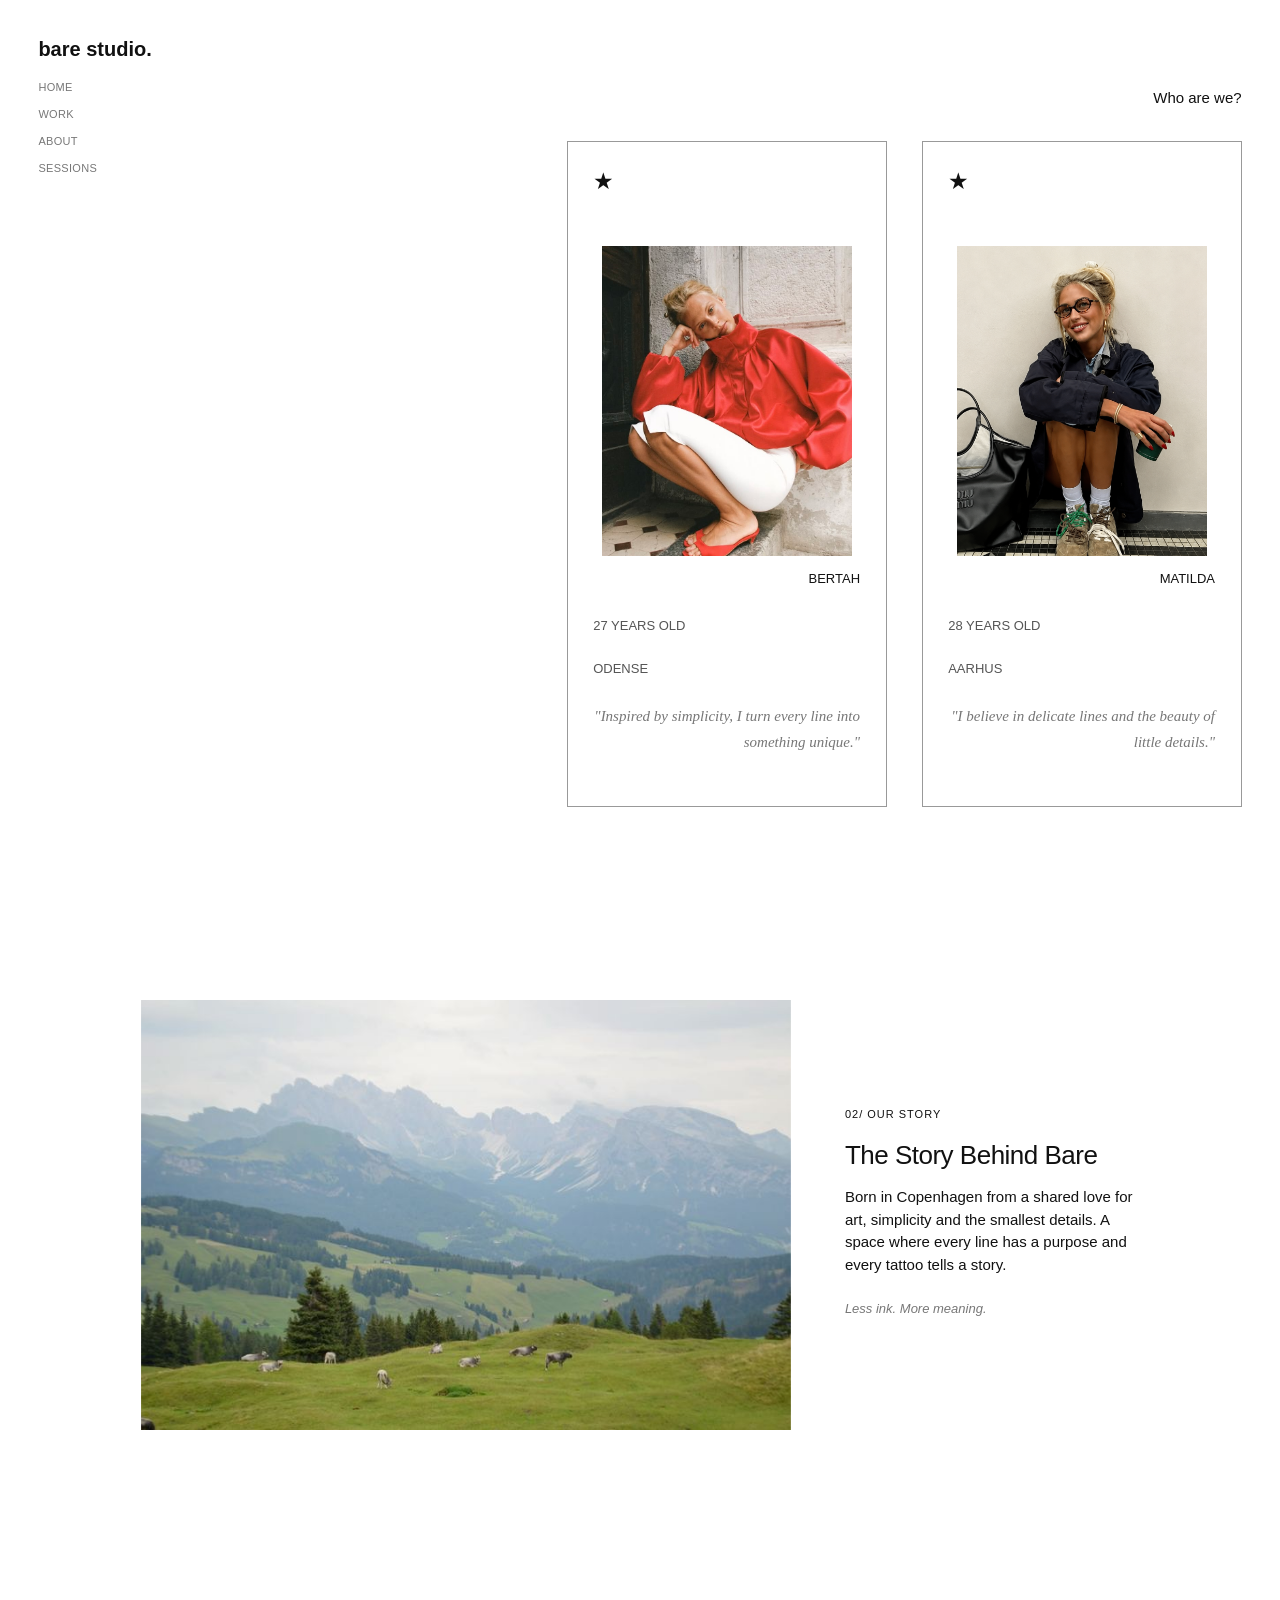
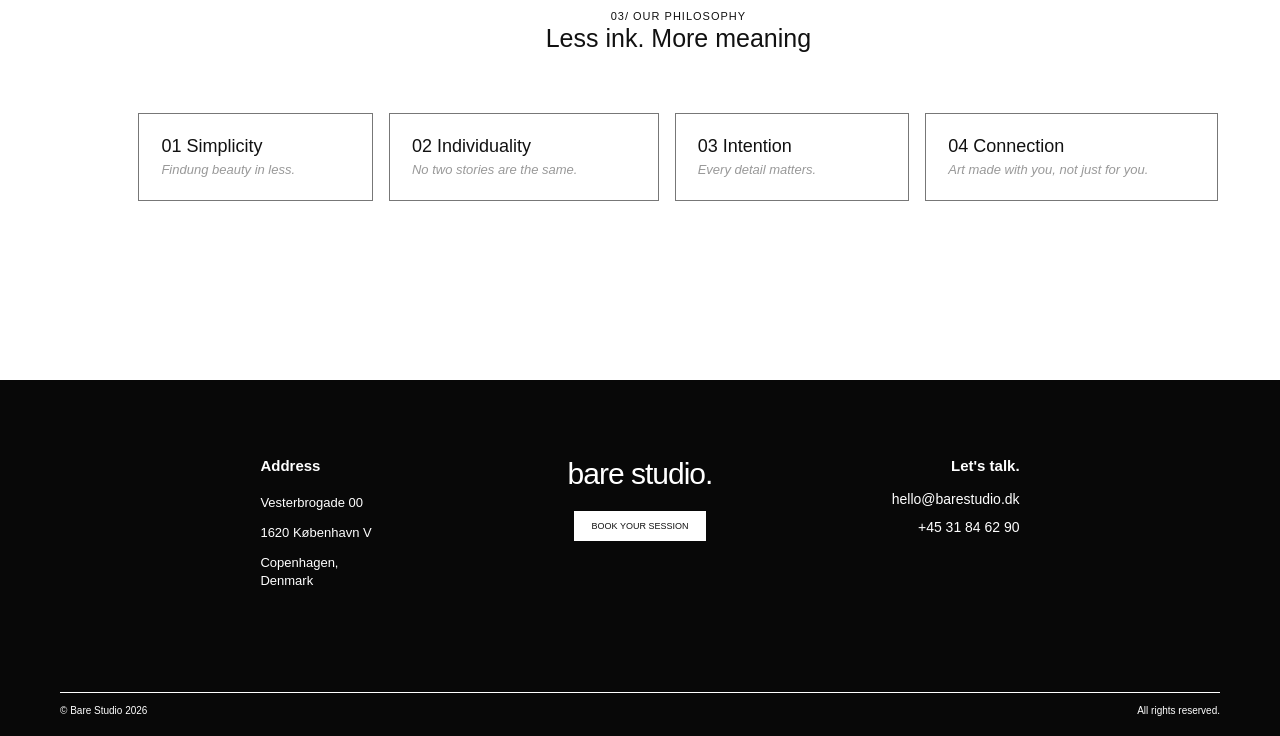
==== commit 0c43beac: "Ventana Modal & Media Queries & Menú Hamburguesa" ====
--- a/about.html
+++ b/about.html
@@ -5,7 +5,7 @@
 <head>
 
     <meta charset="UTF-8">
-    <meta name="viwport" content="widht=device-width, initial-scale=1.0">
+    <meta name="viewport" content="widht=device-width, initial-scale=1.0">
 
     <title>bare studio.</title>
 
@@ -21,8 +21,18 @@
         <div class="logo">
             <a href="index.html">bare studio.</a>
         </div>
-    
-        <nav class="navigation">
+
+        <button type="button"
+                class="menu-btn"
+                aria-label="Menu"
+                aria-controls="main-menu"
+                aria-expanded="false">
+            <span></span>
+            <span></span>
+            <span></span>
+        </button>
+
+        <nav class="navigation menu" id="main-menu">
             <ul>
                 <li><a href="index.html">HOME</a></li>
                 <li><a href="work.html">WORK</a></li>
@@ -30,8 +40,6 @@
                 <li><a href="sessions.html">SESSIONS</a></li>
             </ul>
         </nav>
-
-
     </header>
 
 
@@ -209,10 +217,9 @@
 
 </footer>
 
-
+    <script src="https://code.jquery.com/jquery-3.7.1.min.js"></script>
+    <script src="js/script.js"></script>
 
 
 </body>
-
-
 </html>
--- a/css/style.css
+++ b/css/style.css
@@ -15,10 +15,10 @@
 /*HEADER*/
 
 .header {
-    position: absolute;
+    position: fixed;
     z-index: 9999;
     top: 40px;
-    left: 50px;
+    left: 40px;
     display: flex;
     flex-direction: column;
     align-items: flex-start;
@@ -71,6 +71,8 @@
     display: flex;
     justify-content: center;
     align-items: center;
+    padding-left: 80px;
+    box-sizing: border-box;
 }
 
 .hero-title h1 {
@@ -78,27 +80,31 @@
     font-weight: 500;
     letter-spacing: -5px;
     color: #111111;
+    transform: translateX(60px);
 }
 
 .hero-bottom {
     position: absolute;
     bottom: 40px;
-    width: 100%;
-    left: 0;
+    width: auto;
+    left: 80px;
+    right: 0;
     display: flex;
     justify-content: space-between;
-    align-items:end;
+    align-items: end;
 }
 
 .hero-button {
     grid-column: 2;
     justify-self: center;
+    display: flex;
+    justify-content: space-between;
 }
 
 .hero-info {
     grid-column: 1;
     justify-self: start;
-    margin-left: 50px;
+    margin-left: 150px;
     text-align: left;
 }
 
@@ -286,54 +292,6 @@
     width: 220px;
 }
 
-/*Foto 7*/
-.home-work > div:nth-child(7) {
-    grid-column: 1;
-    grid-row: 4;
-    justify-self: center;
-    margin-top: 500px;
-}
-
-.home-work > div:nth-child(7) img {
-    width: 250px;
-}
-
-/*Foto 8*/
-.home-work > div:nth-child(8) {
-    grid-column: 4;
-    grid-row: 5;
-    justify-self: start;
-}
-
-.home-work > div:nth-child(8) img {
-    width: 220px;
-    margin-top: -80px;
-}
-
-/*Foto 9*/
-.home-work > div:nth-child(9) {
-    grid-column: 1;
-    grid-row: 7;
-    justify-self: center;
-    margin-top: 300px;
-}
-
-.home-work > div:nth-child(9) img {
-    width: 220px;
-}
-
-/*Foto 10*/
-.home-work > div:nth-child(10) {
-    grid-column: 2;
-    grid-row: 8;
-    justify-self: start;
-}
-
-.home-work > div:nth-child(10) img {
-    width: 220px;
-}
-
-
 
 
 
@@ -452,12 +410,11 @@
 /*MATERIALS & INKS /WORK*/
 
 .story-section {
-    margin-left: 180px;
-    padding: 100px 40px 160px;
+    padding: 100px 40px 160px 300px;
 }
 
 .story-content {
-    margin-bottom: 60px;
+    margin-bottom: 5px;
 }
 
 .story-subtitle {
@@ -488,9 +445,10 @@
     display: flex;
     flex-direction: column;
     gap: 15px;
-
-    width: 100%;
     max-width: 850px;
+    margin-left: 300px;
+    margin-right: 40px;
+    margin-bottom: 100px;
 }
 
 .acordeon__item {
@@ -656,6 +614,23 @@
 }
 
 
+
+.materials-layout {
+    margin-left: 350px;
+    margin-right: 40px;
+    max-width: 850px;
+}
+
+
+.materials-layout .story-section {
+    margin-left: 0;
+    padding: 100px 0 32px;
+}
+
+.materials-layout .acordeon {
+    margin-left: 0;
+    margin-right: 0;
+}
 
 /*WHO ARE WE? /ABOUT*/
 
@@ -770,6 +745,7 @@
     width: 100%;
     height: 100%;
     overflow: hidden;
+    transform: translateX(20px) scale(0.9);
 }
 
 .story-image {
@@ -821,12 +797,12 @@
 /*OUR PHILOSOPHY*/
 
 .philosophy-section {
-    min-height: 100vh;
-    width: 100%;
-    padding: 100px 4%;
+    min-height: auto;
+    width: 100%;
+    padding: 72px 4% 200px 10%;
     display: flex;
     flex-direction: column;
-    justify-content: center;
+    justify-content: flex-start;
     background-color: #ffffff;
     box-sizing: border-box;
 }
@@ -915,8 +891,6 @@
     background-color: #ffffff;
     box-sizing: border-box;
 }
-
-/* MAIN CONTAINER */
 
 .booking-container {
     width: 64%;
@@ -927,8 +901,6 @@
     box-sizing: border-box;
 }
 
-/* HEADER */
-
 .booking-header {
     margin-bottom: 32px;
 }
@@ -955,8 +927,6 @@
 }
 
 
-/* FORM LAYOUT */
-
 .booking-form {
     width: 100%;
 }
@@ -968,8 +938,6 @@
     margin-bottom: 24px;
 }
 
-
-/* INPUT FIELDS */
 
 .booking-field {
     display: flex;
@@ -1011,8 +979,6 @@
 }
 
 
-/* ARTIST OPTIONS */
-
 .booking-artist {
     margin-bottom: 28px;
 }
@@ -1042,8 +1008,6 @@
     cursor: pointer;
 }
 
-
-/* BOTTOM FIELDS */
 
 .booking-bottom {
     margin-bottom: 60px;
@@ -1083,6 +1047,8 @@
     padding: 0 14px;
 }
 
+
+
 /*  GOOD TO KNOW */
 
 .goodtoknow-section {
@@ -1113,6 +1079,8 @@
     height: auto;
     object-fit: contain;
     display: block;
+    transform: translateX(20px);
+
 }
 
 
@@ -1181,11 +1149,11 @@
     color: #ffffff;
     width: 100%;
     margin-left: 0;
-    padding: 100px 60px 20px;
-    min-height: 450px;
+    padding: 80px 60px 20px;
+    min-height: 0;
     display: flex;
     flex-direction: column;
-    justify-content: space-between;
+    justify-content: flex-start;
 }
 
 
@@ -1204,13 +1172,13 @@
 }
 
 .footer-address h4 {
-    font-size: 12px;
+    font-size: 15px;
     font-weight: 600;
     margin-bottom: 20px;
 }
 
 .footer-address p {
-    font-size: 11px;
+    font-size: 13px;
     line-height: 1.4;
     margin-bottom: 12px;
 }
@@ -1226,7 +1194,7 @@
 
 .footer-center h2 {
     font-size: 30px;
-    font-weight: 600;
+    font-weight: 400;
     letter-spacing: -1px;
     margin: 0 0 20px;
 }
@@ -1257,7 +1225,7 @@
 }
 
 .footer-contact h4 {
-    font-size: 12px;
+    font-size: 15px;
     font-weight: 600;
     margin: 0 0 5px;
 }
@@ -1265,7 +1233,7 @@
 .footer-contact a {
     color: #ffffff;
     text-decoration: none;
-    font-size: 11px;
+    font-size: 14px;
 }
 
 .footer-contact a:hover {
@@ -1287,4 +1255,538 @@
 .footer-bottom span {
     font-size: 10px;
     color: #ffffff;
-}+}
+
+
+
+/* MEDIA QUERIES */
+
+.header {
+    top: clamp(18px, 3vw, 40px);
+    left: clamp(18px, 3vw, 40px);
+}
+
+.studio-intro,
+.selected-work,
+.home-work,
+.gallery-section,
+.about-section {
+    margin-left: clamp(120px, 14vw, 180px);
+    padding-left: clamp(16px, 3vw, 40px);
+    padding-right: clamp(16px, 3vw, 40px);
+}
+
+/* Home */
+
+.hero {
+    padding-left: clamp(0px, 6vw, 80px);
+}
+
+.hero-title h1 {
+    font-size: clamp(40px, 9vw, 100px);
+    letter-spacing: -0.05em;
+    transform: translateX(clamp(0px, 4vw, 60px));
+}
+
+.hero-bottom {
+    left: clamp(16px, 6vw, 80px);
+    right: clamp(16px, 4vw, 50px);
+    gap: clamp(8px, 2vw, 24px);
+}
+
+.hero-info {
+    margin-left: clamp(0px, 10vw, 150px);
+}
+
+.hero-location {
+    margin-right: 0;
+}
+
+.hero-bottom a {
+    padding-inline: clamp(12px, 2vw, 28px);
+}
+
+.studio-intro {
+    gap: clamp(24px, 4vw, 50px);
+    padding-block: clamp(56px, 7vw, 80px) clamp(72px, 12vw, 160px);
+}
+
+.studio-image {
+    width: 60%;
+    max-width: 370px;
+}
+
+.studio-image img {
+    height: auto;
+    aspect-ratio: 370 / 520;
+}
+
+.home-work {
+    column-gap: clamp(16px, 4vw, 60px);
+    row-gap: clamp(28px, 8vw, 110px);
+    padding-block: clamp(32px, 6vw, 80px) clamp(60px, 12vw, 160px);
+}
+
+.home-work > div,
+.home-work img {
+    max-width: 100%;
+}
+
+.home-work > div:nth-child(2) {
+    margin-top: clamp(130px, 25vw, 343px);
+}
+
+.home-work > div:nth-child(4) {
+    margin-top: clamp(110px, 22vw, 300px);
+}
+
+/* Work */
+
+.gallery-section {
+    min-height: auto;
+    padding-block: clamp(56px, 8vw, 100px);
+}
+
+.gallery-categories {
+    flex-wrap: wrap;
+    gap: clamp(12px, 4vw, 55px);
+    margin-bottom: clamp(20px, 3vw, 40px);
+}
+
+.gallery-image {
+    height: auto;
+    aspect-ratio: 520 / 400;
+}
+
+.materials-layout {
+    margin-left: clamp(120px, 25vw, 350px);
+    margin-right: clamp(16px, 3vw, 40px);
+}
+
+.materials-layout .story-section {
+    display: block;
+    margin: 0;
+    padding: clamp(32px, 6vw, 100px) 0 24px;
+}
+
+.materials-layout .story-content {
+    padding: 0;
+}
+
+.acordeon__titulo {
+    gap: clamp(12px, 3vw, 35px);
+    padding-inline: clamp(14px, 2.5vw, 25px);
+}
+
+.acordeon__interior {
+    flex-wrap: wrap;
+    gap: clamp(16px, 4vw, 60px);
+}
+
+.acordeon__contenido img {
+    width: min(100%, 200px);
+    height: auto;
+    aspect-ratio: 200 / 260;
+}
+
+.acordeon__texto {
+    flex: 1 1 220px;
+}
+
+/* About */
+
+.about-section {
+    min-height: auto;
+}
+
+.artists-container {
+    width: 100%;
+    max-width: 675px;
+    gap: clamp(16px, 3vw, 35px);
+}
+
+.artist-card {
+    flex: 1;
+    min-width: 0;
+    min-height: clamp(450px, 52vw, 680px);
+    padding: clamp(14px, 2vw, 28px);
+}
+
+.artist-image {
+    width: 100%;
+    max-width: 250px;
+    height: auto;
+    aspect-ratio: 250 / 310;
+    margin-top: clamp(24px, 4vw, 55px);
+}
+
+.artist-image img {
+    display: block;
+}
+
+.story-image-container img {
+    display: block;
+    width: 100%;
+    height: auto;
+}
+
+.story-section > .story-content {
+    padding-inline: clamp(16px, 3vw, 45px);
+}
+
+.philosophy-section {
+    padding-bottom: clamp(64px, 14vw, 200px);
+}
+
+.philosophy-card {
+    min-width: 0;
+    padding-inline: clamp(12px, 2vw, 22px);
+}
+
+.philosophy-card h3 {
+    white-space: normal;
+}
+
+/* Sessions & Footer */
+
+.booking-row,
+.footer-content {
+    gap: clamp(16px, 5vw, 24px);
+}
+
+.goodtoknow-section {
+    min-height: auto;
+    padding-block: clamp(48px, 8vw, 100px);
+    gap: clamp(24px, 7vw, 90px);
+}
+
+.footer {
+    padding: clamp(40px, 6vw, 80px) clamp(16px, 5vw, 60px) 20px;
+}
+
+.footer-content {
+    gap: clamp(20px, 7vw, 100px);
+}
+
+.footer-contact {
+    min-width: 0;
+    overflow-wrap: anywhere;
+}
+
+.footer-bottom {
+    gap: 16px;
+    margin-top: clamp(40px, 7vw, 100px);
+}
+
+/* TABLET */
+
+@media (max-width: 1000px) {
+    .philosophy-grid {
+        grid-template-columns: repeat(2, minmax(0, 1fr));
+    }
+}
+
+/* PANTALLAS ESTRECHAS  */
+
+@media (max-width: 800px) {
+    .header {
+        position: sticky;
+        top: 0;
+        left: auto;
+        flex-direction: row;
+        align-items: center;
+        justify-content: space-between;
+        flex-wrap: wrap;
+        gap: 10px 20px;
+        padding: 16px clamp(16px, 4vw, 32px);
+        background-color: #fff;
+    }
+
+    .navigation {
+        margin-top: 0;
+    }
+
+    .navigation ul {
+        flex-direction: row;
+        flex-wrap: wrap;
+        gap: clamp(10px, 3vw, 24px);
+    }
+
+    .studio-intro,
+    .selected-work,
+    .home-work,
+    .gallery-section,
+    .about-section {
+        margin-left: 0;
+    }
+
+    .hero {
+        height: auto;
+        min-height: 70vh;
+        padding: 48px 16px 120px;
+    }
+
+    .hero-title h1 {
+        transform: none;
+    }
+
+    .hero-info {
+        margin-left: 0;
+    }
+
+    .hero-bottom {
+        bottom: 24px;
+    }
+
+    .home-work > div:nth-child(n) {
+        grid-column: auto;
+        grid-row: auto;
+        justify-self: start;
+        margin-top: 0;
+    }
+
+    .materials-layout {
+        margin-inline: clamp(16px, 4vw, 32px);
+    }
+
+    .booking-container {
+        width: 90%;
+        margin-inline: auto;
+    }
+
+    .philosophy-section {
+        padding-inline: clamp(16px, 4vw, 32px);
+    }
+}
+
+/* MÓVIL */
+
+@media (max-width: 560px) {
+    .studio-intro {
+        flex-direction: column;
+        align-items: center;
+    }
+
+    .studio-image {
+        width: 100%;
+    }
+
+    .studio-description {
+        width: 100%;
+        max-width: 370px;
+    }
+
+    .artists-container {
+        flex-direction: column;
+        align-items: center;
+    }
+
+    .artist-card {
+        width: 100%;
+        max-width: 320px;
+        min-height: auto;
+    }
+
+    .story-section,
+    .booking-row,
+    .goodtoknow-section {
+        grid-template-columns: minmax(0, 1fr);
+    }
+
+    .story-section {
+        gap: 24px;
+        margin-block: 40px;
+        padding-inline: 16px;
+    }
+
+    .story-section > .story-content {
+        padding-inline: 0;
+    }
+
+    .story-image-container,
+    .goodtoknow-image img {
+        height: auto;
+        transform: none;
+    }
+
+    .goodtoknow-image img {
+        max-width: 200px;
+    }
+
+    .footer-content {
+        flex-direction: column;
+        align-items: center;
+    }
+
+    .footer-address,
+    .footer-contact {
+        text-align: center;
+    }
+
+    .footer-contact {
+        align-items: center;
+    }
+}
+
+@media (max-width: 400px) {
+    .hero-bottom {
+        display: grid;
+        grid-template-columns: 1fr 1fr;
+    }
+
+    .hero-location {
+        grid-column: 2;
+        grid-row: 1;
+    }
+
+    .hero-button {
+        grid-column: 1 / -1;
+        grid-row: 2;
+        justify-self: center;
+    }
+
+    .philosophy-grid {
+        grid-template-columns: 1fr;
+    }
+}
+
+
+/* MENÚ HAMBURGUESA */
+
+.menu-btn {
+    display: none;
+    flex-direction: column;
+    gap: 5px;
+    padding: 10px 8px;
+    background: none;
+    border: none;
+    cursor: pointer;
+}
+
+.menu-btn span {
+    display: block;
+    width: 26px;
+    height: 3px;
+    background-color: #111111;
+    border-radius: 2px;
+    transition: transform 0.25s ease, opacity 0.25s ease;
+}
+
+.menu-btn.abierto span:nth-child(1) {
+    transform: translateY(8px) rotate(45deg);
+}
+
+.menu-btn.abierto span:nth-child(2) {
+    opacity: 0;
+}
+
+.menu-btn.abierto span:nth-child(3) {
+    transform: translateY(-8px) rotate(-45deg);
+}
+
+@media (max-width: 800px) {
+    .menu-btn {
+        display: flex;
+    }
+
+    .header .menu {
+        display: none;
+        width: 100%;
+    }
+
+    .header .menu ul {
+        flex-direction: column;
+        gap: 0;
+    }
+
+    .header .menu a {
+        display: block;
+        padding: 12px 0;
+        border-top: 1px solid #ddd;
+    }
+}
+
+@media (min-width: 801px) {
+    .header .menu {
+        display: block !important;
+    }
+}
+
+/*VENTANA MODAL*/
+.booking-modal {
+    display: none;
+    position: fixed;
+    inset: 0;
+    z-index: 10000;
+    padding: 20px;
+    background: rgba(255, 255, 255, 0.72);
+}
+
+.booking-modal.active {
+    display: flex;
+    align-items: center;
+    justify-content: center;
+}
+
+.booking-modal-panel {
+    position: relative;
+    display: flex;
+    align-items: center;
+    gap: 24px;
+    width: 100%;
+    max-width: 520px;
+    padding: 28px 42px;
+    border: 1px solid #777;
+    background: #fff;
+    color: #111;
+}
+
+.booking-modal-image {
+    width: clamp(80px, 15vw, 145px);
+    height: auto;
+    flex-shrink: 0;
+}
+
+.booking-modal-message {
+    flex: 1;
+    text-align: center;
+    font-family: "Comic Sans MS", cursive;
+    font-size: clamp(16px, 2.3vw, 22px);
+    line-height: 1.5;
+}
+
+.booking-modal-message h2 {
+    font: inherit;
+    font-size: 15px;
+    margin: 0;
+}
+
+.booking-modal-message p {
+    margin: 4px 0 0;
+    font-size: 15px;
+}
+
+.booking-modal-message span {
+    color: #888;
+}
+
+.booking-modal-close {
+    position: absolute;
+    top: 6px;
+    right: 6px;
+    width: 36px;
+    height: 36px;
+    border: 0;
+    background: transparent;
+    color: #111;
+    font-size: 22px;
+    cursor: pointer;
+}
+
+@media (max-width: 480px) {
+    .booking-modal-panel {
+        flex-direction: column;
+        gap: 14px;
+        padding: 32px 20px 24px;
+    }
+}
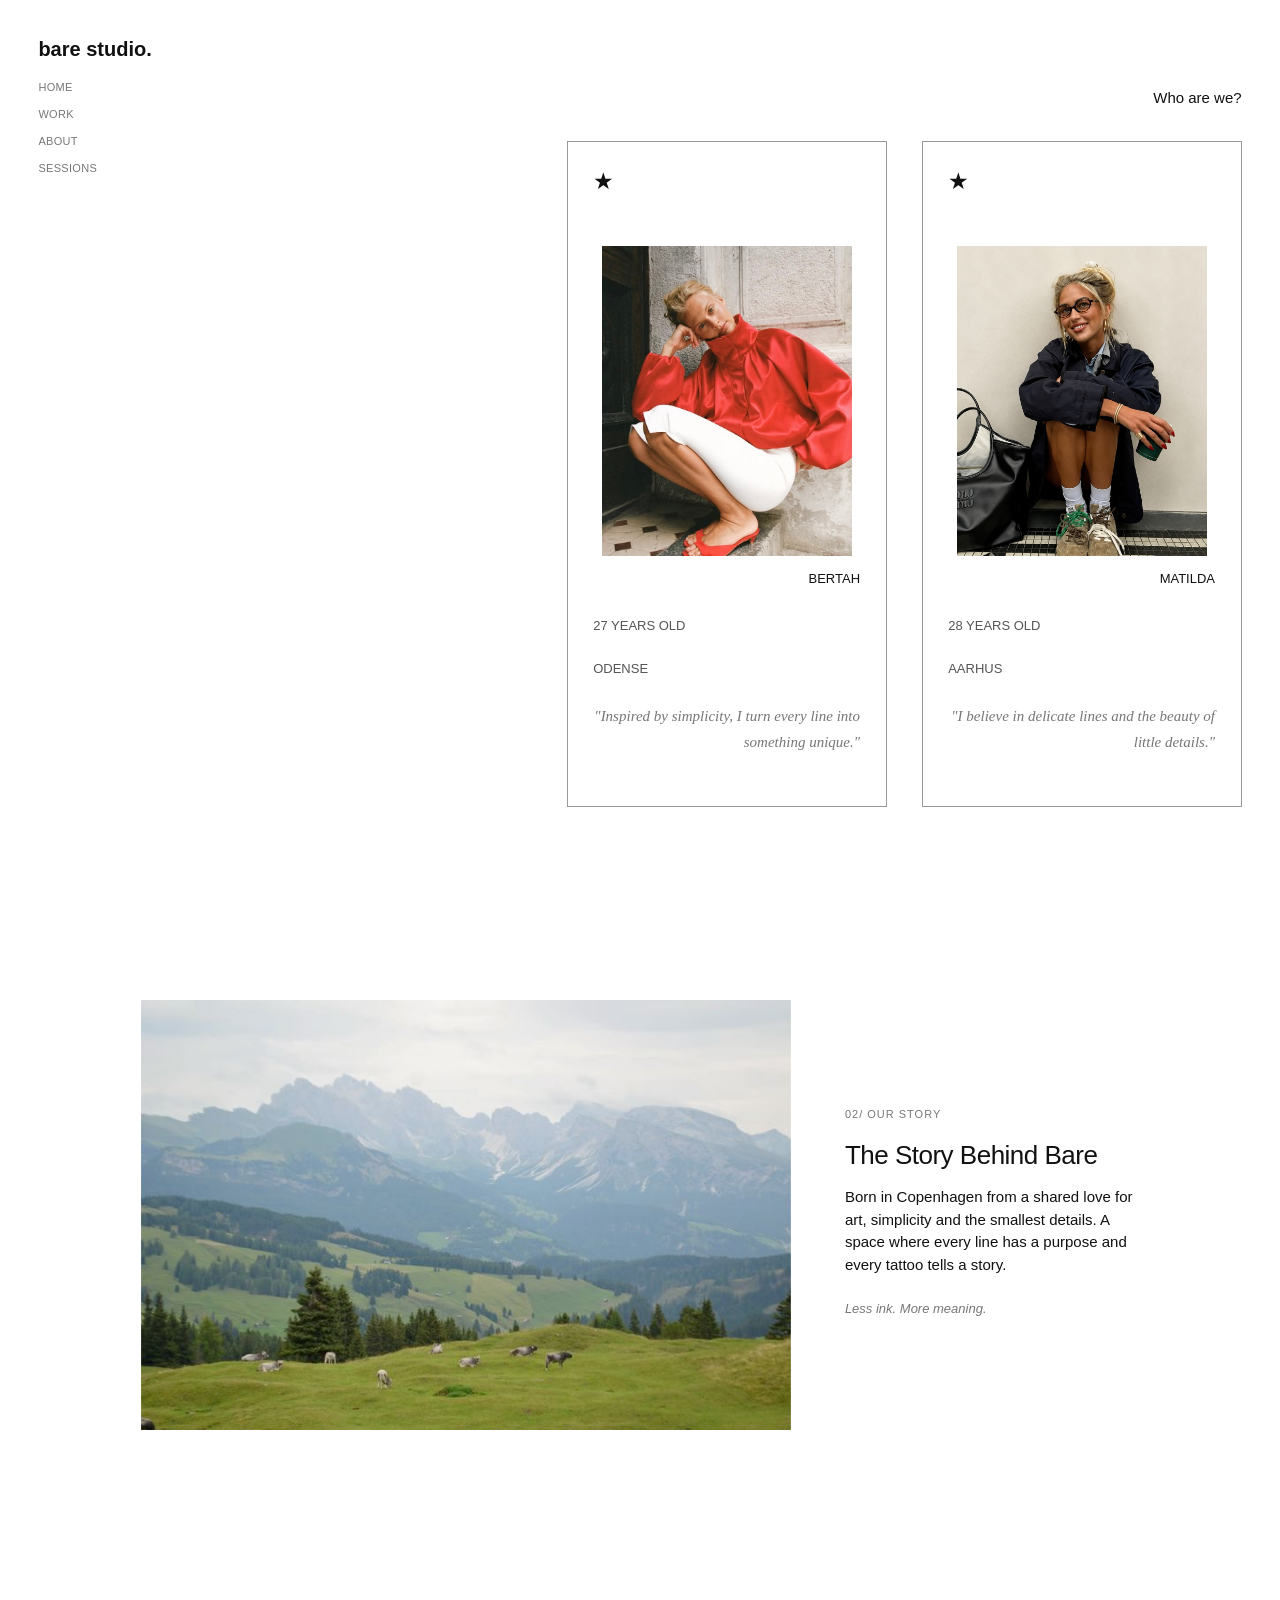
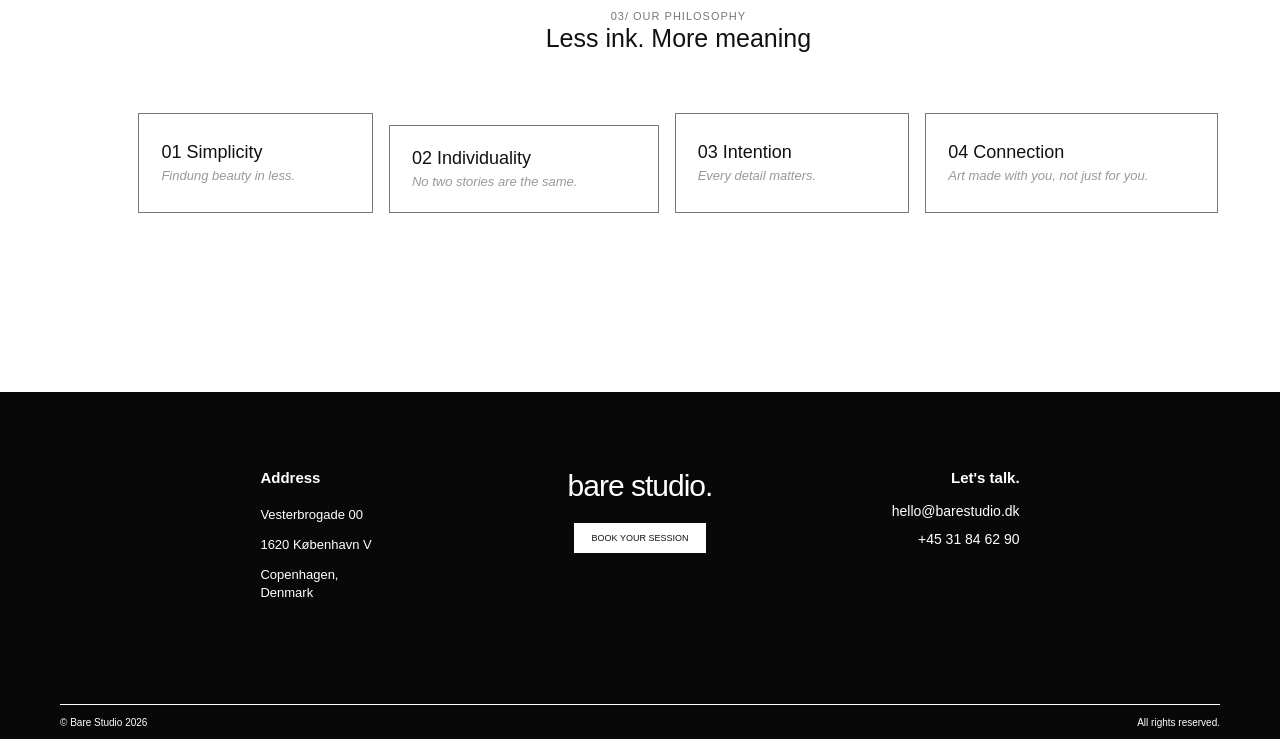
==== commit 580d49fb: "JQuery Philosophy animation" ====
--- a/about.html
+++ b/about.html
@@ -127,6 +127,8 @@
             </div>
 </section>
 
+<!--PHILOSOPHY SECTION-->
+
 <section class="philosophy-section">
 
         <div class="philosophy-header">
--- a/css/style.css
+++ b/css/style.css
@@ -158,7 +158,6 @@
     gap: 50px;
 }
 
-
 .studio-image {
     width: 370px;
     flex-shrink: 0;
@@ -186,7 +185,9 @@
 }
 
 
-/*SELECTED WORK /HOME*/
+
+/*Galleria home /HOME*/
+
 .selected-work {
     margin-left: 180px;
     padding: 40px;
@@ -213,8 +214,6 @@
     margin-left: 180px;
 }
 
-
-
 .home-work > div {
     display: flex;
     flex-direction: column;
@@ -228,6 +227,9 @@
     grid-column: 1;
     grid-row: 1;
     justify-self: start;
+    font-style: italic;
+    font-family: serif;
+    color: #777;
 }
 
 .home-work > div:nth-child(1) img {
@@ -240,6 +242,9 @@
     grid-row: 1;
     justify-self: center;
     margin-top: 343px;
+    font-style: italic;
+    font-family: serif;
+    color: #777;
 }
 
 .home-work > div:nth-child(2) img {
@@ -251,6 +256,9 @@
     grid-column: 1;
     grid-row: 2;
     justify-self: start;
+    font-style: italic;
+    font-family: serif;
+    color: #777;
 }
 
 .home-work > div:nth-child(3) img {
@@ -263,6 +271,9 @@
     grid-row: 2;
     justify-self: center;
     margin-top: 300px;
+    font-style: italic;
+    font-family: serif;
+    color: #777;
 }
 
 .home-work > div:nth-child(4) img {
@@ -274,6 +285,9 @@
     grid-column: 1;
     grid-row: 3;
     justify-self: start;
+    font-style: italic;
+    font-family: serif;
+    color: #777;
     margin-top: -50px;
 }
 
@@ -284,8 +298,13 @@
 /*Foto 6*/
 .home-work > div:nth-child(6) {
     grid-column: 2;
-    grid-row: 4;
-    justify-self: start;
+
+    grid-row: 3;
+    justify-self: center;
+    margin-top: 300px;
+    font-style: italic;
+    font-family: serif;
+    color: #777;
 }
 
 .home-work > div:nth-child(6) img {
@@ -293,11 +312,9 @@
 }
 
 
-
-
 .home-work img {
     display: block;
-    width: 180px;
+    width: 400px;
     height: auto;
     object-fit: cover;
 }
@@ -317,96 +334,122 @@
 
 
 
-
-/*GALLERY /WORK*/
+/* GALLERY  WORK */
+
+
+/* GALLERY SECTION */
 
 .gallery-section {
-    margin-left: 180px;
-    min-height: 100vh;
-    padding: 100px 40px;
-
-    display: flex;
-    flex-direction: column;
+    width: 100%;
+    padding: 100px 40px 80px;
+    box-sizing: border-box;
+}
+
+
+/* CATEGORIES */
+
+.gallery-categories {
+    display: flex;
+    justify-content: center;
     align-items: center;
-}
-
-
-.gallery-categories {
+    gap: 85px;
+
+    margin-bottom: 110px;
+}
+
+.category {
+    background: none;
+    border: none;
+    padding: 0 0 7px;
+
+    font-family: inherit;
+    font-size: 22px;
+    font-weight: 400;
+
+    color: #777;
+    cursor: pointer;
+
+    border-bottom: 1px solid transparent;
+    transition: color 0.3s ease;
+}
+
+.category:hover {
+    color: #111;
+}
+
+.category.active {
+    color: #111;
+    border-bottom: 1px solid #111;
+}
+
+
+/* MAIN IMAGE */
+
+.gallery-container {
     display: flex;
     justify-content: center;
-    gap: 55px;
-    margin-bottom: 40px;
-}
-
-.gallery-categories a {
-    text-decoration: none;
-    color: #777777;
-    font-size: 13px;
-    font-weight: 400;
-    padding-bottom: 5px;
-}
-
-.gallery-categories a:hover,
-.gallery-categories a.active {
-    color: #111111;
-    border-bottom: 1px solid #111111;
-}
-
-
-
-.gallery-container {
-    width: 520px;
-    max-width: 100%;
-}
-
-.gallery-image {
-    width: 100%;
-    height: 400px;
-}
-
-.gallery-image img {
-    width: 100%;
-    height: 100%;
+    align-items: center;
+}
+
+.gallery-container img {
+    width: 575px;
+    height: 545px;
+
     object-fit: cover;
+    object-position: center;
+
+    border-radius: 48px;
+
     display: block;
-}
-
-
-
-.gallery-controls {
+
+    transition: opacity 0.3s ease;
+}
+
+
+/* NAVIGATION */
+
+.gallery-navigation {
+    width: 80%;
+    max-width: 1200px;
+
+    margin: 75px auto 0;
+
     display: flex;
     justify-content: space-between;
     align-items: center;
-    margin-top: 12px;
 }
 
 .gallery-arrow {
-    width: 40px;
-    height: 20px;
-    border: 1px solid #999999;
+    width: 64px;
+    height: 33px;
+
     background: transparent;
-    color: #555555;
-    font-size: 14px;
+    border: 1px solid #555;
+
+    color: #111;
+    font-size: 12px;
+
     cursor: pointer;
+
+    display: flex;
+    justify-content: center;
+    align-items: center;
+
+    transition: background 0.3s ease,
+                color 0.3s ease;
 }
 
 .gallery-arrow:hover {
-    background-color: #111111;
+    background: #111;
     color: white;
 }
 
-.gallery-counter {
-    font-size: 10px;
-    color: #777777;
-}
-
-.materials-links {
-    width: 100%;
-    max-width: 750px;
-    margin: 0 auto;
-    font-family: Arial, Helvetica, sans-serif;
-    color: #252525;
-}
+
+
+
+
+
+
 /*MATERIALS & INKS /WORK*/
 
 .story-section {
@@ -423,6 +466,7 @@
     font-weight: 400;
     letter-spacing: 0.5px;
     margin-bottom: 18px;
+    color: #777;
 }
 
 .story-content h2 {
@@ -631,6 +675,145 @@
     margin-left: 0;
     margin-right: 0;
 }
+
+/* HOVER MATERIALS */
+
+.acordeon__item {
+    transition: all 0.3s ease;
+}
+
+.acordeon__item:hover {
+    border-color: #d9a0aa;
+    background-color: #fff8f9;
+}
+
+.acordeon__item:hover .acordeon__titulo {
+    color: #d9a0aa;
+}
+
+.acordeon__item:hover .acordeon__titulo::after {
+    color: #d9a0aa;
+}
+
+
+/* OUR STUDIO */
+
+.studio-section {
+    padding: 60px 8% 60px 16%;
+    background-color: white;
+    color: #111;
+}
+
+
+/* CABECERA */
+
+.studio-header {
+    display: flex;
+    justify-content: space-between;
+    font-size: 11px;
+    color:#777;
+    margin-bottom: 15px;
+    letter-spacing: 0.3px;
+}
+
+.studio-header p {
+    margin: 0;
+}
+
+.studio-main-title {
+    font-size: 28px;
+    font-weight: 400;
+    margin: 0;
+}
+
+
+/* BLOQUES */
+
+.studio-block {
+    display: flex;
+    align-items: center;
+    justify-content: space-between;
+    width: 90%;
+    margin-top: 100px;
+}
+
+
+/* IMÁGENES */
+
+.studio-image {
+    width: 32%;
+}
+
+.studio-image img {
+    width: 100%;
+    height: 270px;
+    object-fit: cover;
+    display: block;
+}
+
+
+/* TEXTOS */
+
+.studio-text {
+    width: 45%;
+}
+
+.studio-label {
+    font-size: 12px;
+    color: #777;
+    margin-bottom: 18px;
+}
+
+.studio-text h3 {
+    font-size: 25px;
+    font-weight: 400;
+    margin: 0 0 12px 0;
+}
+
+.studio-text p:last-child {
+    font-size: 12px;
+    line-height: 1.5;
+    color: #666;
+    max-width: 310px;
+    margin: 0;
+}
+
+
+/* BLOQUE 1 */
+
+.block-one {
+    margin-left: 0;
+    margin-top: 75px;
+}
+
+
+/* BLOQUE 2 */
+
+.block-two {
+    flex-direction: row-reverse;
+    width: 80%;
+    margin-left: auto;
+    margin-top: 150px;
+}
+
+.block-two .studio-text {
+    text-align: right;
+}
+
+.block-two .studio-text p:last-child {
+    margin-left: auto;
+}
+
+
+/* BLOQUE 3 */
+
+.block-three {
+    margin-top: 150px;
+    margin-left: -15px;
+}
+
+
+
 
 /*WHO ARE WE? /ABOUT*/
 
@@ -771,6 +954,7 @@
     letter-spacing: 1px;
     margin-bottom: 20px;
     font-weight: 400;
+    color: #777;
 }
 
 
@@ -817,6 +1001,7 @@
     letter-spacing: 1px;
     margin-bottom: 50px;
     font-weight: 400;
+    color: #777;
 }
 
 .philosophy-header h2 {
@@ -882,6 +1067,21 @@
     white-space: normal;
 }
 
+/* HOVER PHILOSOPHY */
+
+.philosophy-card {
+    transition: all 0.3s ease;
+    cursor: pointer;
+}
+
+.philosophy-card:hover {
+    border-color: #d9a0aa;
+    background-color: #fff8f9;
+}
+
+.philosophy-card:hover h3 {
+    color: #d9a0aa;
+}
 
 /* BOOKING REQUEST */ 
 
@@ -1048,8 +1248,8 @@
 }
 
 
-
 /*  GOOD TO KNOW */
+
 
 .goodtoknow-section {
     width: 100%;
@@ -1626,6 +1826,97 @@
     .footer-contact {
         align-items: center;
     }
+        /* OUR STUDIO */
+
+    .studio-section {
+        padding: 40px 6%;
+    }
+
+    .studio-header {
+        font-size: 11px;
+        gap: 15px;
+    }
+
+    .studio-main-title {
+        font-size: 25px;
+    }
+
+    /* BLOQUES */
+
+    .studio-block {
+        width: 100%;
+        display: flex;
+        flex-direction: column;
+        gap: 22px;
+        margin: 65px 0;
+        align-items: flex-start;
+    }
+
+    /* IMÁGENES */
+
+    .studio-block .studio-image {
+        width: 80%;
+    }
+
+    .studio-block .studio-image img {
+        width: 100%;
+        height: 260px;
+        object-fit: cover;
+    }
+
+    /* TEXTOS */
+
+    .studio-text {
+        width: 85%;
+        text-align: left;
+    }
+
+    .studio-label {
+        font-size: 9px;
+        margin-bottom: 12px;
+    }
+
+    .studio-text h3 {
+        font-size: 17px;
+        margin-bottom: 10px;
+    }
+
+    .studio-text p:last-child {
+        font-size: 11px;
+        line-height: 1.5;
+        max-width: 100%;
+    }
+
+    /* BLOQUE 1 */
+
+    .block-one {
+        align-items: flex-start;
+    }
+
+    /* BLOQUE 2 */
+
+    .block-two {
+        align-items: flex-end;
+        flex-direction: column;
+    }
+
+    .block-two .studio-image {
+        align-self: flex-end;
+    }
+
+    .block-two .studio-text {
+        text-align: right;
+    }
+
+    .block-two .studio-text p:last-child {
+        margin-left: auto;
+    }
+
+    /* BLOQUE 3 */
+
+    .block-three {
+        align-items: flex-start;
+    }
 }
 
 @media (max-width: 400px) {
@@ -1647,6 +1938,28 @@
 
     .philosophy-grid {
         grid-template-columns: 1fr;
+    }
+
+        /* OUR STUDIO */
+
+    .studio-header {
+        font-size: 11px;
+    }
+
+    .studio-main-title {
+        font-size: 16px;
+    }
+
+    .studio-block .studio-image {
+        width: 95%;
+    }
+
+    .studio-block .studio-image img {
+        height: 230px;
+    }
+
+    .studio-text {
+        width: 90%;
     }
 }
 
@@ -1703,6 +2016,29 @@
         display: block;
         padding: 12px 0;
         border-top: 1px solid #ddd;
+    }
+
+        /* OUR STUDIO */
+
+    .studio-section {
+        margin-left: 0;
+        padding: 50px 6%;
+    }
+
+    .studio-block {
+        width: 90%;
+    }
+
+    .studio-image {
+        width: 38%;
+    }
+
+    .studio-image img {
+        height: 240px;
+    }
+
+    .studio-text {
+        width: 48%;
     }
 }
 
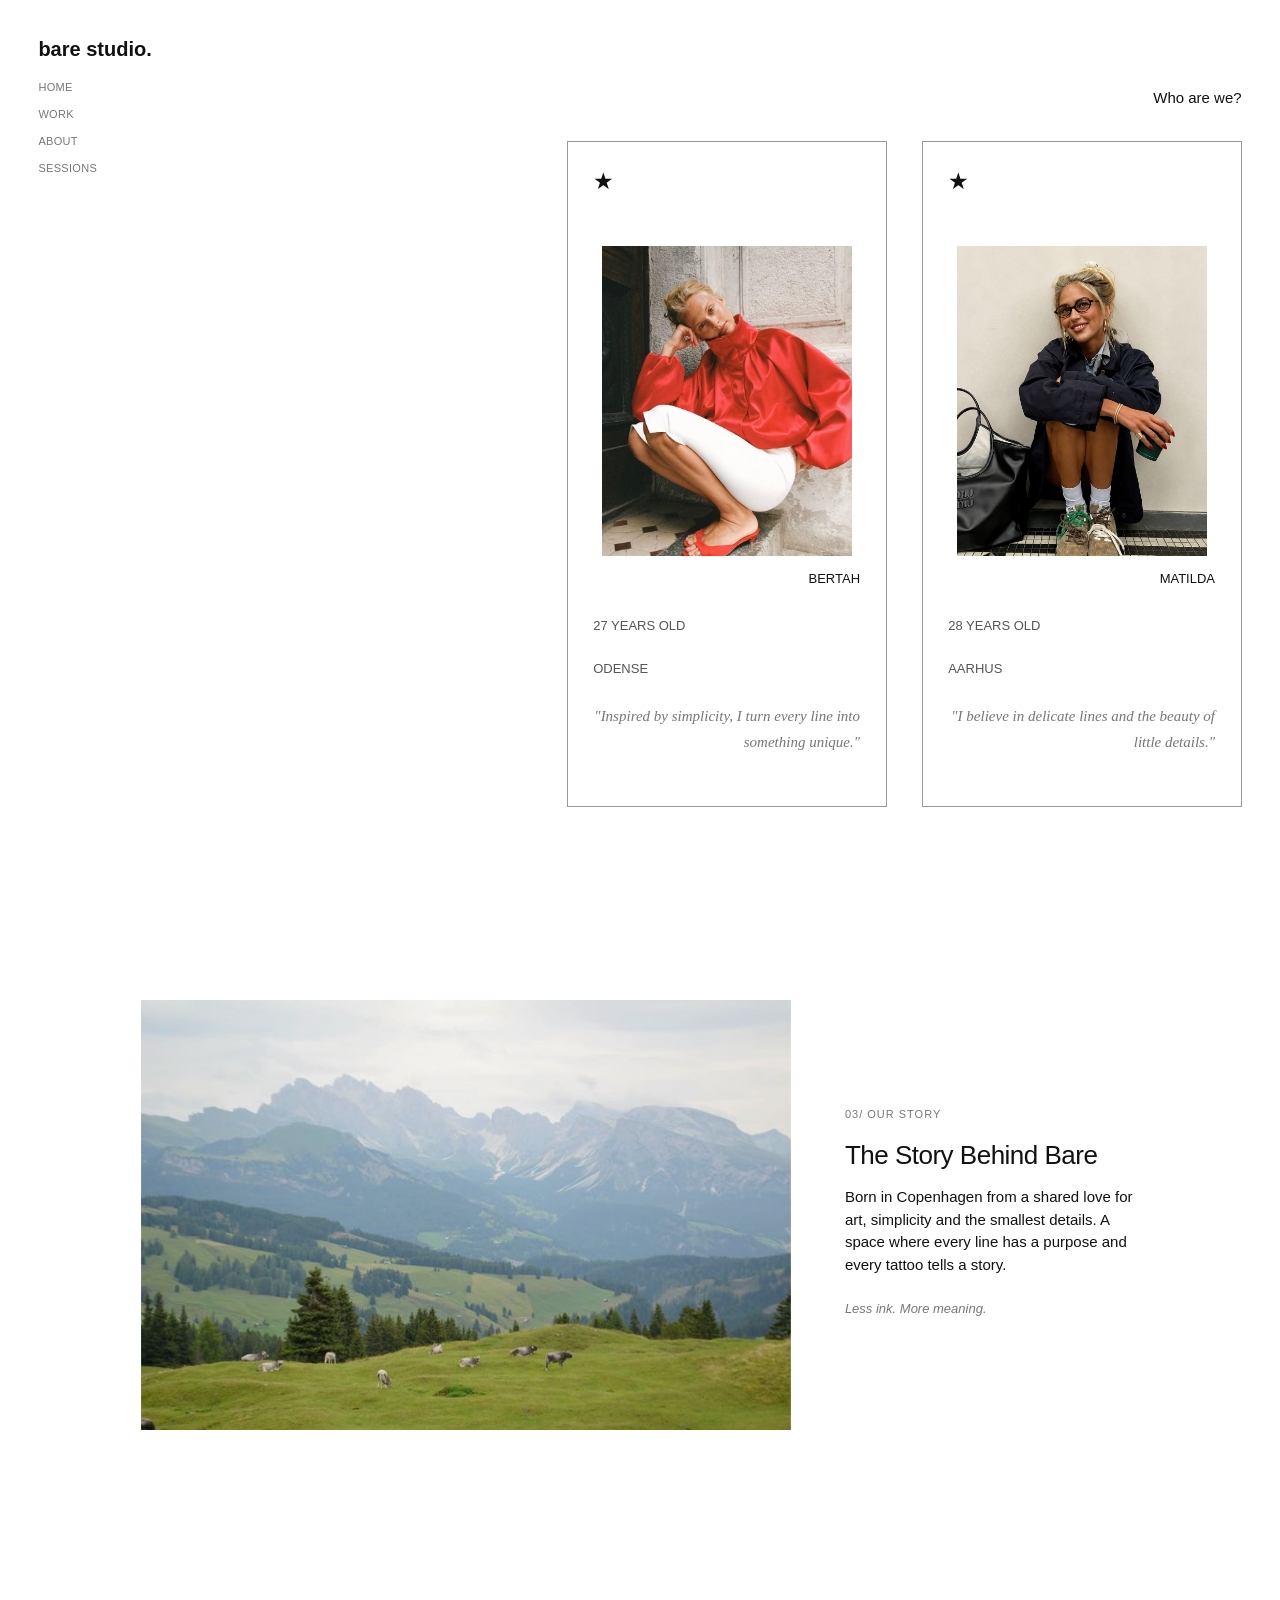
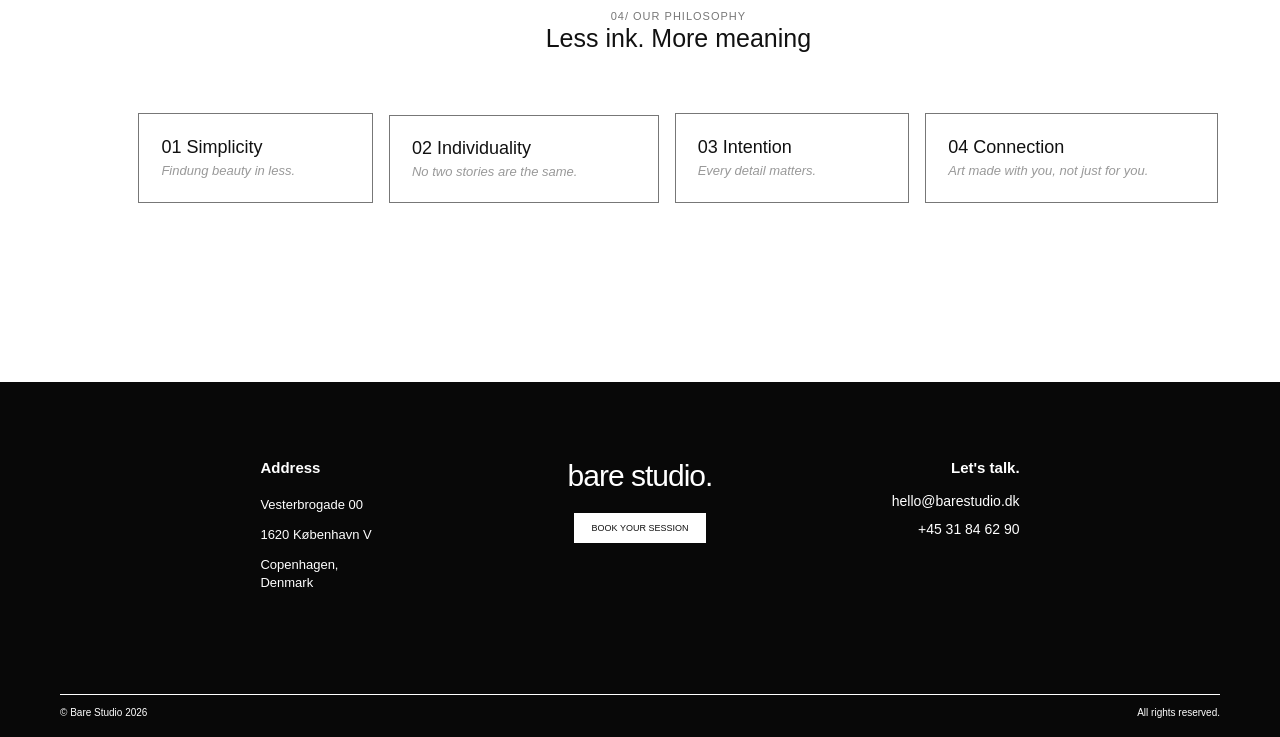
==== commit 76375362: "Numeración correcta" ====
--- a/about.html
+++ b/about.html
@@ -113,7 +113,7 @@
 
             <div class="story-content">
                 <span class="story-subtitle">
-                    02/ OUR STORY
+                    03/ OUR STORY
                 </span>
 
                <h2>The Story Behind Bare</h2>
@@ -133,7 +133,7 @@
 
         <div class="philosophy-header">
             <span class="philosophy-subtitle">
-                03/ OUR PHILOSOPHY
+                04/ OUR PHILOSOPHY
             </span>
             <h2>Less ink. More meaning</h2>
         </div>
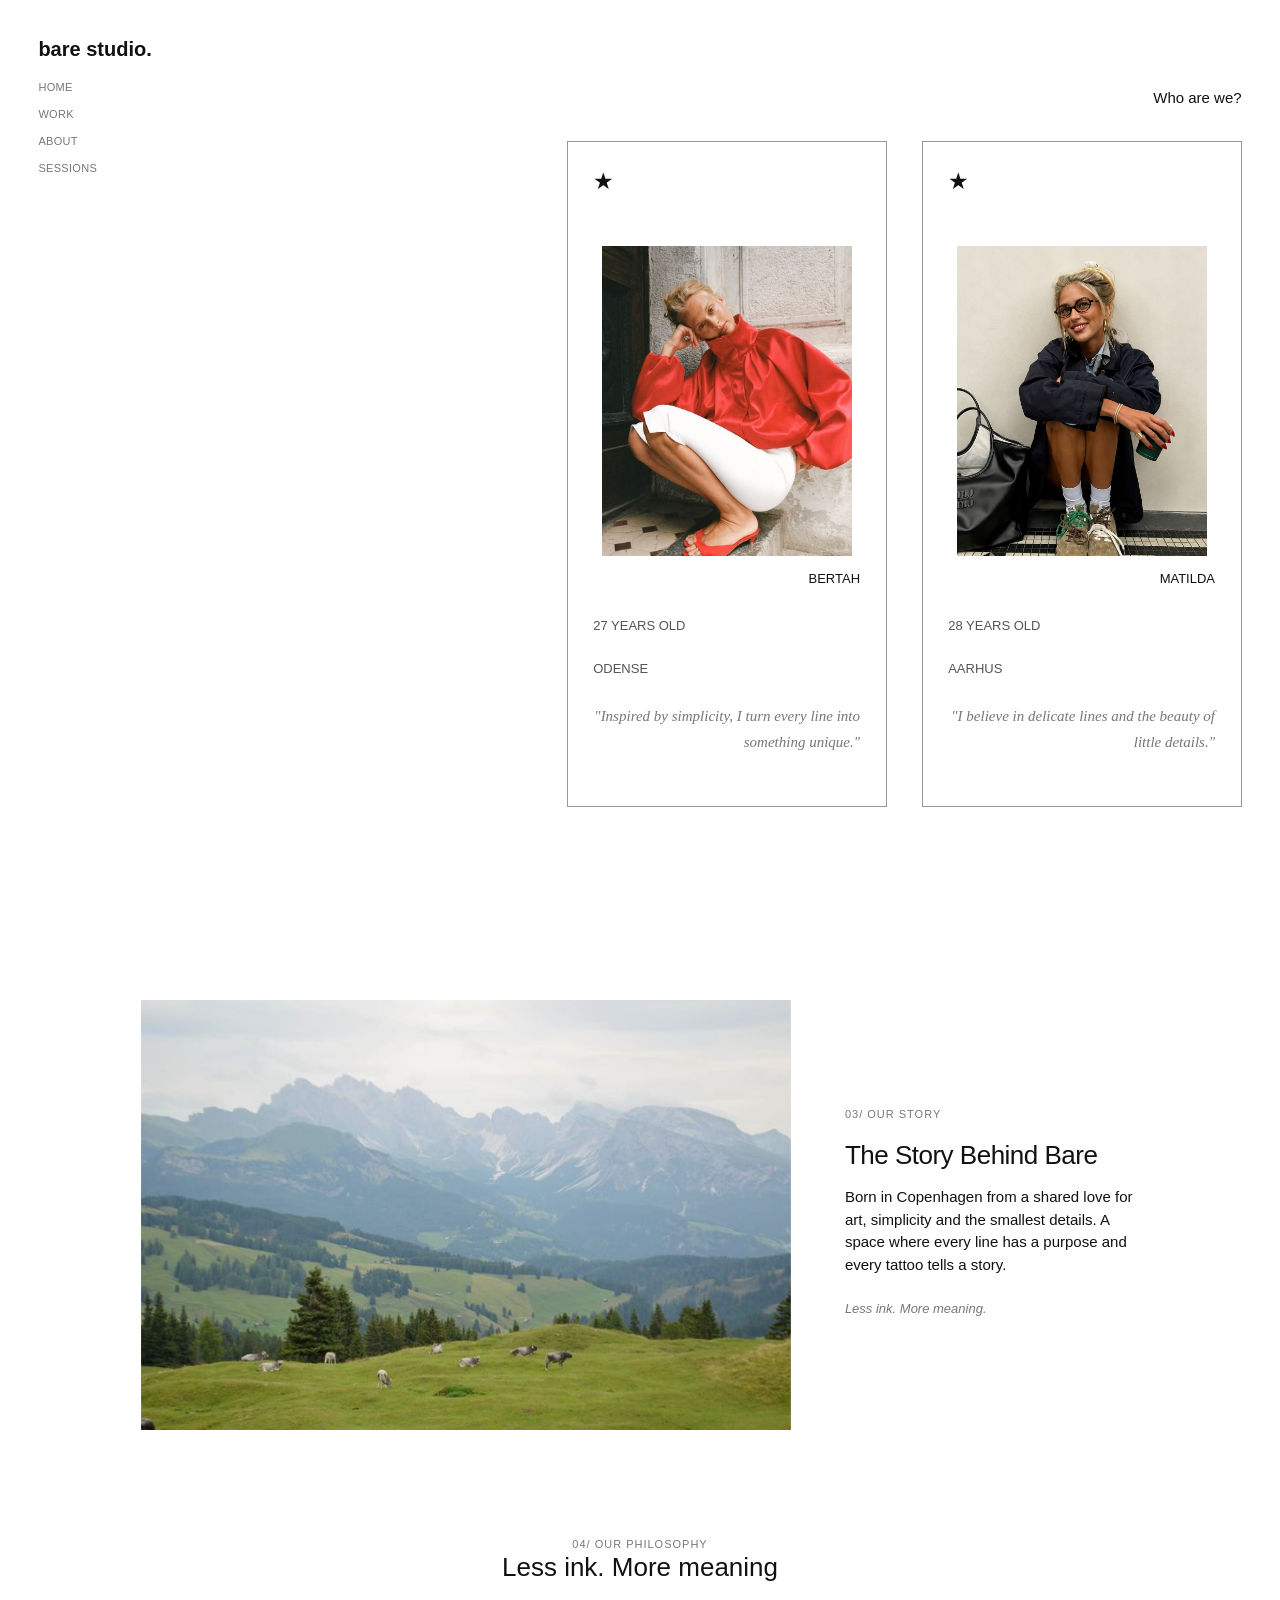
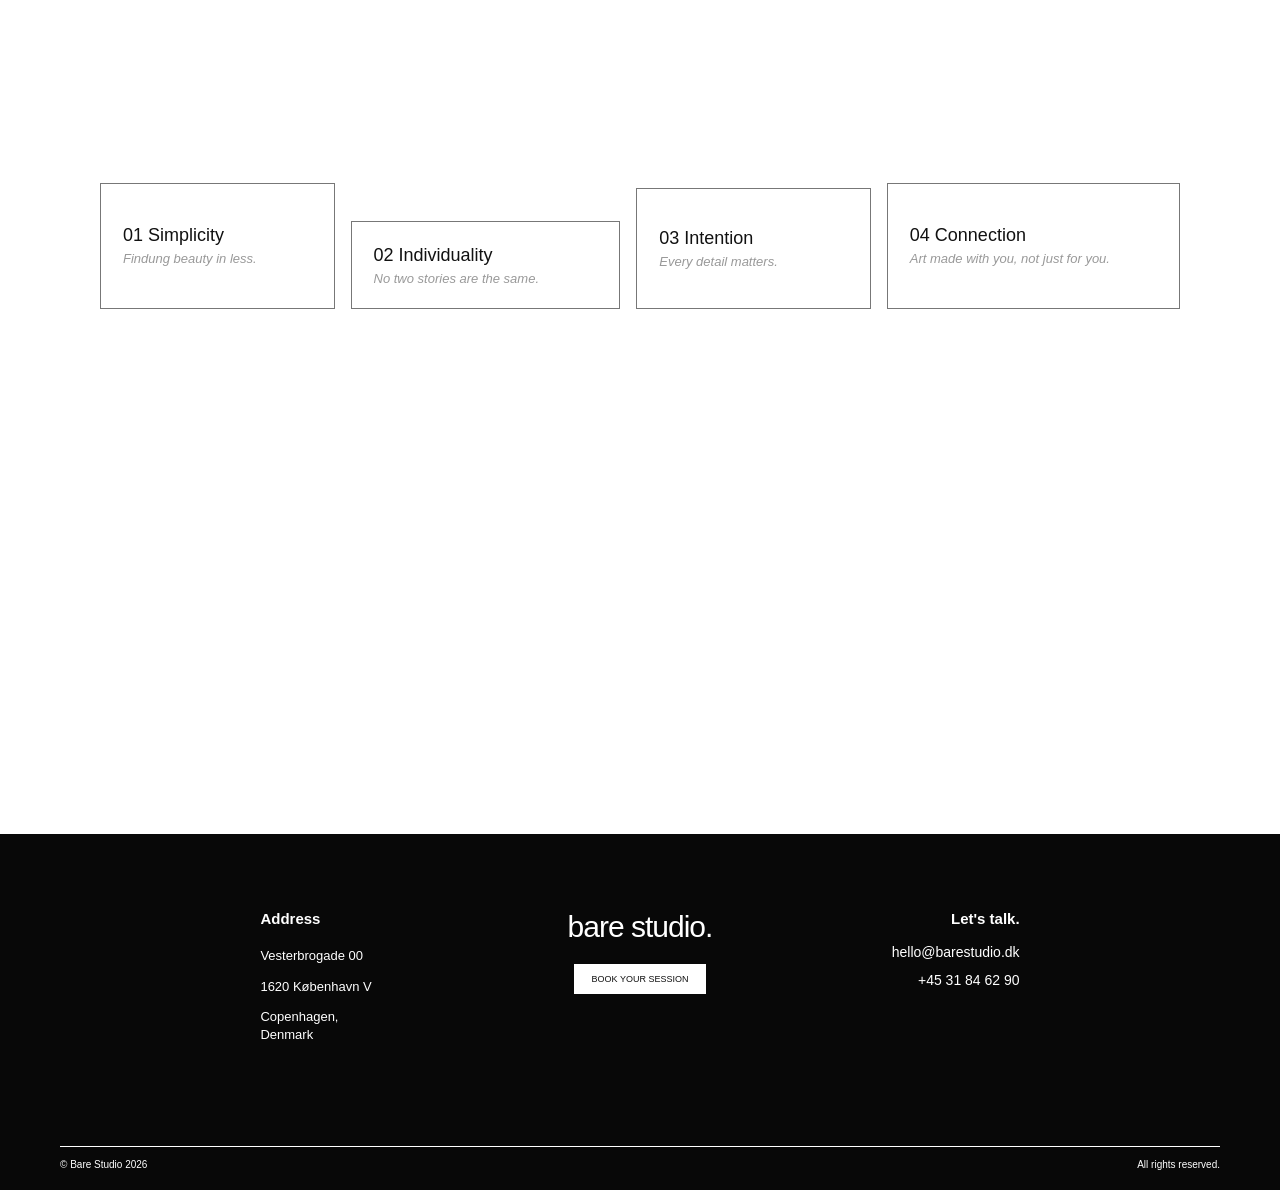
==== commit c86d190e: "Retoques / ventana modal" ====
--- a/about.html
+++ b/about.html
@@ -129,6 +129,8 @@
 
 <!--PHILOSOPHY SECTION-->
 
+<div class="philosophy-space">
+
 <section class="philosophy-section">
 
         <div class="philosophy-header">
@@ -164,6 +166,9 @@
 
     </section>
 
+</div>
+
+
 
 
 <!-- FOOTER -->
--- a/css/style.css
+++ b/css/style.css
@@ -188,38 +188,48 @@
 
 /*Galleria home /HOME*/
 
-.selected-work {
-    margin-left: 180px;
-    padding: 40px;
-}
-
-.selected-work a {
+
+.all-work {
+    width: auto;
+    margin-left: clamp(120px, 14vw, 180px);
+    padding: 80px 40px 40px;
+    background-color: white;
+    font-family: "Helvetica Neue", Helvetica, Arial, sans-serif;
+}
+
+
+.all-work p {
+    margin: 0 0 30px;
+    font-size: 11px;
+    font-weight: 400;
+    letter-spacing: 0.3px;
+    text-transform: uppercase;
+}
+
+.all-work a {
+    width: 100%;
     display: flex;
     justify-content: space-between;
-    align-items: center;
+    align-items: flex-end;
+    padding-bottom: 18px;
+    border-bottom: 1px solid black;
+    color: black;
     text-decoration: none;
-    color: black;
-    font-size: 22px;
-    font-weight: 400;
-    border-bottom: 1px solid #999;
-    padding-bottom: 15px;
-}
-
-.home-work {
-    display: grid;
-    grid-template-columns: repeat(2, minmax(0, 1fr));
-    column-gap: 60px;
-    row-gap: 110px;
-    padding: 80px 40px 160px;
-    margin-left: 180px;
-}
+    font-size: 26px;
+    font-weight: 400;
+    line-height: 1.2;
+    letter-spacing: -0.5px;
+}
+
 
 .home-work > div {
     display: flex;
     flex-direction: column;
+    align-items: flex-start;
     width: fit-content;
+    max-width: 100%;
     margin: 0;
-    justify-self: start
+    justify-self: start;
 }
 
 /*Foto 1*/
@@ -319,34 +329,14 @@
     object-fit: cover;
 }
 
-.home-project-info {
-    display: flex;
-    justify-content: space-between;
-    width: 100%;
-    margin-top: 5px;
-}
-
-.home-project-info h3 {
-    font-size: 10px;
-    font-weight: 400;
-    margin: 0;
-}
-
-
-
-/* GALLERY  WORK */
-
-
-/* GALLERY SECTION */
+
+/* SLIDESHOW WORK */
 
 .gallery-section {
     width: 100%;
     padding: 100px 40px 80px;
     box-sizing: border-box;
 }
-
-
-/* CATEGORIES */
 
 .gallery-categories {
     display: flex;
@@ -383,40 +373,56 @@
 }
 
 
-/* MAIN IMAGE */
-
 .gallery-container {
-    display: flex;
-    justify-content: center;
-    align-items: center;
+    position: relative;
+    width: 575px;
+    height: 545px;
+    max-width: 100%;
+    margin: 0 auto;
+    overflow: hidden;
+    border-radius: 48px;
+}
+
+.gallery-container .slide {
+    position: absolute;
+    top: 0;
+    left: 0;
+
+    width: 100%;
+    height: 100%;
+
+    object-fit: cover;
+    display: none;
+}
+
+.gallery-container .slide:first-child {
+    display: block;
 }
 
 .gallery-container img {
     width: 575px;
     height: 545px;
-
     object-fit: cover;
     object-position: center;
-
     border-radius: 48px;
-
     display: block;
-
     transition: opacity 0.3s ease;
 }
 
 
-/* NAVIGATION */
-
 .gallery-navigation {
-    width: 80%;
-    max-width: 1200px;
-
-    margin: 75px auto 0;
-
+    width: 575px;
+    max-width: 100%;
+    margin: 25px auto 0;
     display: flex;
     justify-content: space-between;
     align-items: center;
+}
+
+#contador {
+    font-size: 11px;
+    color: #777;
+    letter-spacing: 1px;
 }
 
 .gallery-arrow {
@@ -443,10 +449,6 @@
     background: #111;
     color: white;
 }
-
-
-
-
 
 
 
@@ -737,9 +739,6 @@
     margin-top: 100px;
 }
 
-
-/* IMÁGENES */
-
 .studio-image {
     width: 32%;
 }
@@ -750,9 +749,6 @@
     object-fit: cover;
     display: block;
 }
-
-
-/* TEXTOS */
 
 .studio-text {
     width: 45%;
@@ -980,35 +976,40 @@
 
 /*OUR PHILOSOPHY*/
 
+.philosophy-wrapper {
+    height: 120vh;
+    position: relative;
+}
+
 .philosophy-section {
-    min-height: auto;
-    width: 100%;
-    padding: 72px 4% 200px 10%;
-    display: flex;
-    flex-direction: column;
-    justify-content: flex-start;
+    position: sticky;
+    top: 0;
+    height: 100vh;
+    min-height: 100vh;
+    box-sizing: border-box;
     background-color: #ffffff;
-    box-sizing: border-box;
-}
-
-.philosophy-header {
-    text-align: center;
-    margin-bottom: 60px;
+    z-index: 2;
 }
 
 .philosophy-subtitle {
     font-size: 11px;
     letter-spacing: 1px;
-    margin-bottom: 50px;
+    margin-bottom: 20px;
     font-weight: 400;
     color: #777;
 }
 
+.philosophy-header {
+    text-align: center;
+    margin-bottom: 200px;
+}
+
+
 .philosophy-header h2 {
-    font-size: 25px;
+    font-size: 26px;
     font-weight: 400;
     color: #111111;
-    margin: 0;
+    margin: 0 0 15px 0;
 }
 
 .philosophy-grid {
@@ -1238,7 +1239,7 @@
 }
 
 .booking-button button:hover {
-    background-color: #444444;
+    background-color:#d9a0aa;
 }
 
 .booking-field input,
@@ -1685,6 +1686,90 @@
         grid-template-columns: repeat(2, minmax(0, 1fr));
     }
 }
+
+.home-work {
+    display: grid;
+    grid-template-columns: 1fr;
+    justify-items: center;
+    row-gap: 60px;
+}
+
+.home-work > div {
+    grid-column: auto;
+    grid-row: auto;
+    justify-self: center;
+    margin-left: auto;
+    margin-right: auto;
+    margin-top: 0;
+}
+
+.home-work img {
+    display: block;
+    width: 100%;
+    height: auto;
+    margin: 0 auto;
+}
+
+
+@media (min-width: 561px) and (max-width: 800px) {
+
+    .studio-section {
+        width: 100%;
+        margin-left: 0;
+        padding: 60px 6%;
+        box-sizing: border-box;
+    }
+
+    .studio-block {
+        display: flex;
+        align-items: center;
+        justify-content: space-between;
+        width: 100%;
+        gap: 35px;
+        margin-top: 90px;
+    }
+
+    .studio-block .studio-image {
+        flex: 0 0 48%;
+        width: 48%;
+        max-width: none;
+    }
+
+    .studio-block .studio-image img {
+        width: 100%;
+        height: 300px;
+        object-fit: cover;
+        display: block;
+    }
+
+    .studio-block .studio-text {
+        flex: 1;
+        width: auto;
+        min-width: 0;
+    }
+
+    .block-one {
+        flex-direction: row;
+        margin-left: 0;
+    }
+
+    .block-two {
+        flex-direction: row-reverse;
+        margin-left: 0;
+    }
+
+    .block-two .studio-text {
+        text-align: right;
+    }
+
+    .block-three {
+        flex-direction: row;
+        margin-left: 0;
+    }
+
+}
+
+
 
 /* PANTALLAS ESTRECHAS  */
 
@@ -1737,11 +1822,26 @@
     .hero-bottom {
         bottom: 24px;
     }
+    
+
+    .all-work {
+        width: 100%;
+        margin-left: 0;
+        padding: 60px 30px 40px;
+        box-sizing: border-box;
+    }
+
+    .all-work a {
+        width: 100%;
+        font-size: 22px;
+        letter-spacing: -0.5px;
+    }
+
 
     .home-work > div:nth-child(n) {
         grid-column: auto;
         grid-row: auto;
-        justify-self: start;
+        justify-self: center;
         margin-top: 0;
     }
 
@@ -1762,6 +1862,63 @@
 /* MÓVIL */
 
 @media (max-width: 560px) {
+
+    .gallery-section {
+        width: 100%;
+        padding: 40px 20px 60px;
+        box-sizing: border-box;
+    }
+
+    .gallery-categories {
+        display: flex;
+        justify-content: center;
+        flex-wrap: wrap;
+        gap: 20px;
+        margin-bottom: 35px;
+    }
+
+    .category {
+        font-size: 14px;
+    }
+
+    .gallery-container {
+        width: 100%;
+        display: flex;
+        justify-content: center;
+        align-items: center;
+    }
+
+    .gallery-container img {
+        width: 100%;
+        max-width: 340px;
+        height: 350px;
+        object-fit: cover;
+        border-radius: 20px;
+    }
+
+
+
+    .gallery-container {
+        width: 100%;
+        max-width: 320px;
+        height: auto;
+        aspect-ratio: 1 / 1;
+        border-radius: 20px;
+    }
+
+    .gallery-container .slide {
+        width: 100%;
+        height: 100%;
+        border-radius: 20px;
+    }
+
+    .gallery-navigation {
+        width: 100%;
+        max-width: 320px;
+        margin: 20px auto 0;
+    }
+
+
     .studio-intro {
         flex-direction: column;
         align-items: center;
@@ -1826,7 +1983,7 @@
     .footer-contact {
         align-items: center;
     }
-        /* OUR STUDIO */
+
 
     .studio-section {
         padding: 40px 6%;
@@ -1840,8 +1997,6 @@
     .studio-main-title {
         font-size: 25px;
     }
-
-    /* BLOQUES */
 
     .studio-block {
         width: 100%;
@@ -1852,8 +2007,6 @@
         align-items: flex-start;
     }
 
-    /* IMÁGENES */
-
     .studio-block .studio-image {
         width: 80%;
     }
@@ -1864,8 +2017,6 @@
         object-fit: cover;
     }
 
-    /* TEXTOS */
-
     .studio-text {
         width: 85%;
         text-align: left;
@@ -1887,13 +2038,10 @@
         max-width: 100%;
     }
 
-    /* BLOQUE 1 */
 
     .block-one {
         align-items: flex-start;
     }
-
-    /* BLOQUE 2 */
 
     .block-two {
         align-items: flex-end;
@@ -1911,8 +2059,6 @@
     .block-two .studio-text p:last-child {
         margin-left: auto;
     }
-
-    /* BLOQUE 3 */
 
     .block-three {
         align-items: flex-start;
@@ -1940,8 +2086,6 @@
         grid-template-columns: 1fr;
     }
 
-        /* OUR STUDIO */
-
     .studio-header {
         font-size: 11px;
     }
@@ -1962,6 +2106,13 @@
         width: 90%;
     }
 }
+
+
+
+
+
+
+
 
 
 /* MENÚ HAMBURGUESA */
@@ -2018,28 +2169,6 @@
         border-top: 1px solid #ddd;
     }
 
-        /* OUR STUDIO */
-
-    .studio-section {
-        margin-left: 0;
-        padding: 50px 6%;
-    }
-
-    .studio-block {
-        width: 90%;
-    }
-
-    .studio-image {
-        width: 38%;
-    }
-
-    .studio-image img {
-        height: 240px;
-    }
-
-    .studio-text {
-        width: 48%;
-    }
 }
 
 @media (min-width: 801px) {
@@ -2086,9 +2215,11 @@
 .booking-modal-message {
     flex: 1;
     text-align: center;
-    font-family: "Comic Sans MS", cursive;
+    font-family: Arial, Helvetica, sans-serif;
+     font-style: italic;
     font-size: clamp(16px, 2.3vw, 22px);
     line-height: 1.5;
+    color: #444444;
 }
 
 .booking-modal-message h2 {
@@ -2119,6 +2250,7 @@
     cursor: pointer;
 }
 
+
 @media (max-width: 480px) {
     .booking-modal-panel {
         flex-direction: column;
